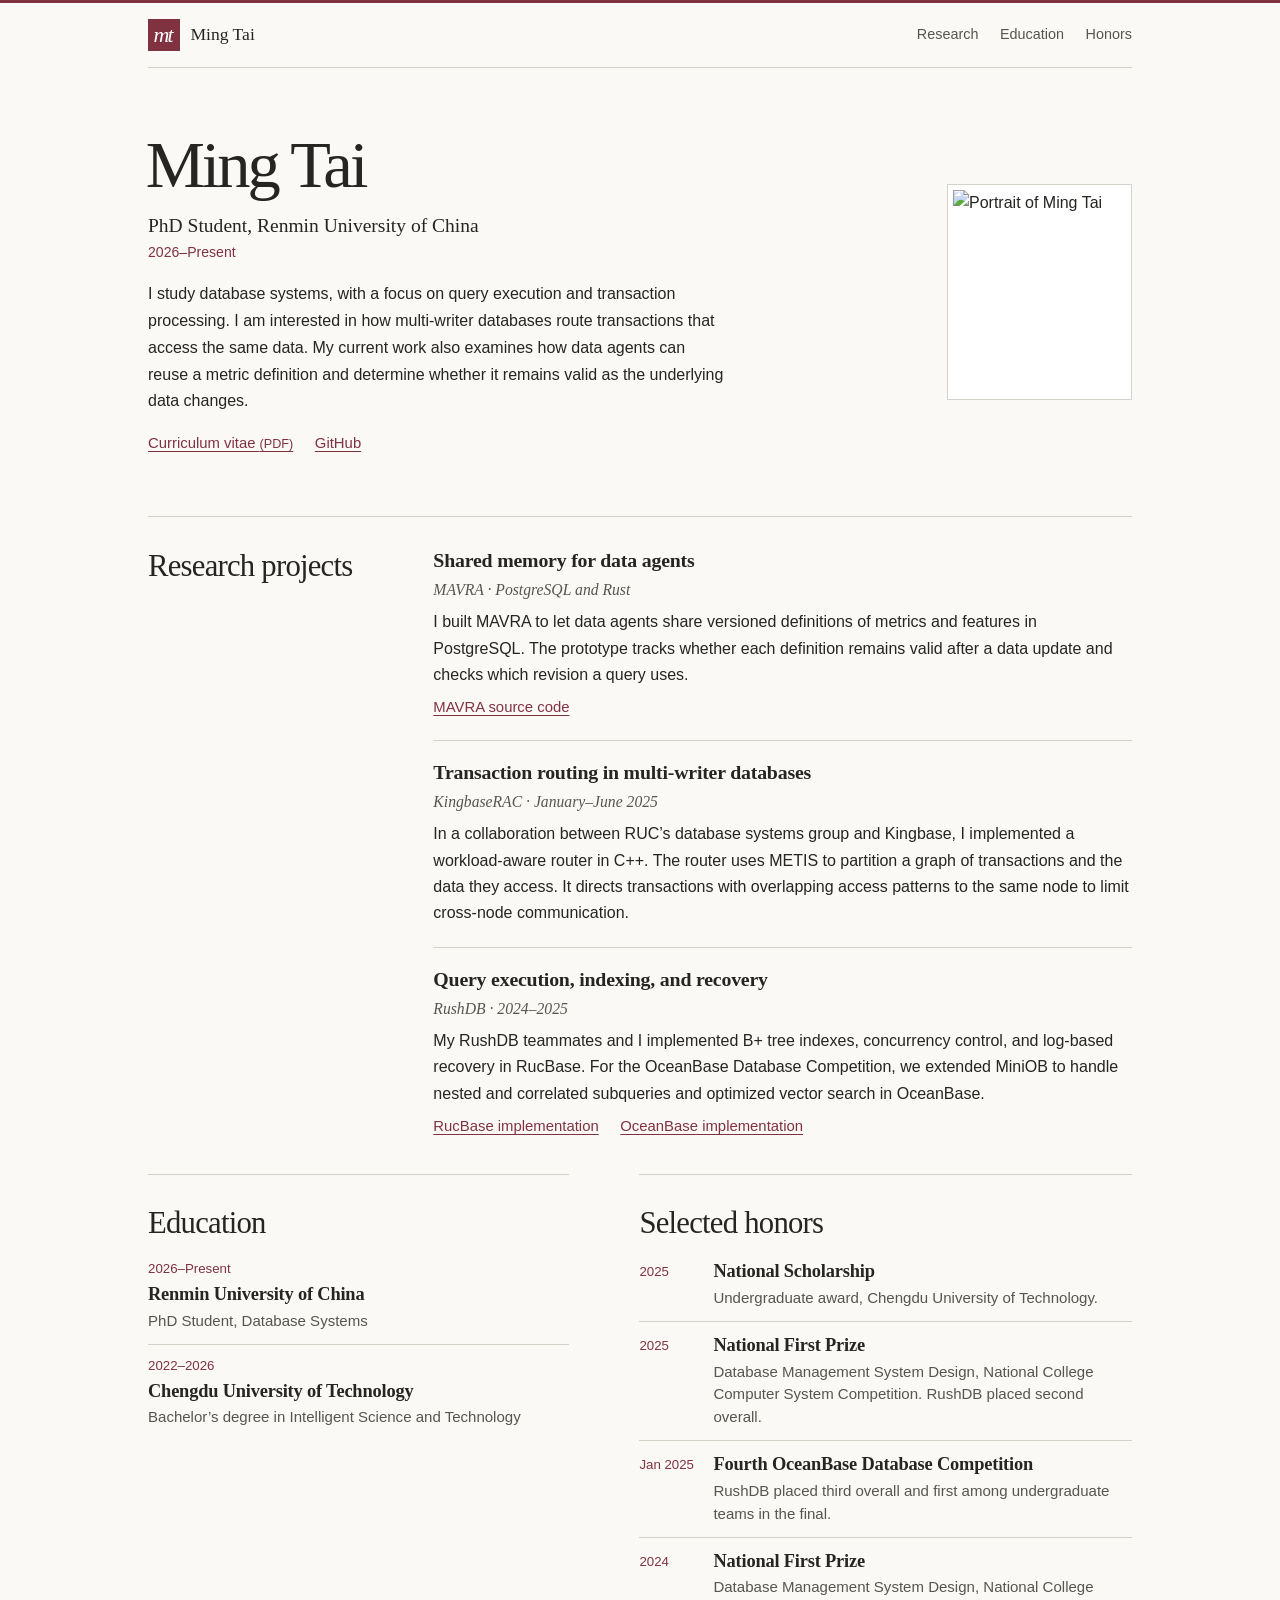
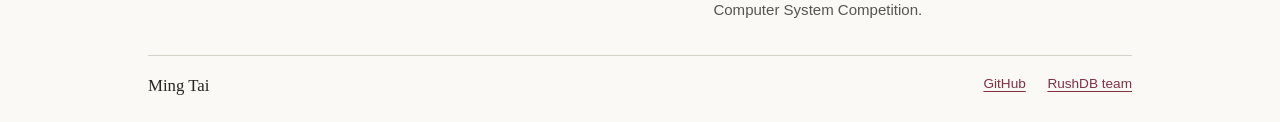
==== index.html @ edb7fe78 "Publish English academic profile and CV with doctoral studies from 2026" ====
<!doctype html>
<html lang="en">
<head>
  <meta charset="utf-8">
  <meta name="viewport" content="width=device-width, initial-scale=1">
  <title>Ming Tai | Database Systems | Renmin University of China</title>
  <meta name="description" content="Ming Tai is a PhD student at Renmin University of China (2026–Present). His research interests include transaction processing, query execution, and database support for data agents.">
  <meta name="theme-color" content="#faf9f6">
  <meta property="og:type" content="profile">
  <meta property="og:title" content="Ming Tai | Database Systems | Renmin University of China">
  <meta property="og:description" content="PhD Student at Renmin University of China (2026–Present). Research projects, education, honors, and curriculum vitae.">
  <meta property="og:url" content="https://mmmttt000045.github.io/">
  <link rel="canonical" href="https://mmmttt000045.github.io/">
  <link rel="icon" href="./assets/monogram.svg" type="image/svg+xml">
  <link rel="stylesheet" href="./assets/site.css">
</head>
<body>
  <a class="skip" href="#main">Skip to content</a>
  <header class="masthead">
    <div class="shell">
      <div class="bar">
        <a class="brand" href="./" aria-label="Ming Tai, home">
          <span class="monogram" aria-hidden="true">mt</span><span class="brand-name">Ming Tai</span>
        </a>
        <nav class="navigation" aria-label="Main navigation">
          <a href="#projects">Research</a>
          <a href="#education">Education</a>
          <a href="#honors">Honors</a>
        </nav>
      </div>
    </div>
  </header>
  <main id="main" class="shell">
    <section class="hero" aria-labelledby="name">
      <div class="intro">
        <div class="identity">
          <h1 id="name">Ming Tai</h1>
          <p class="affiliation">PhD Student, Renmin University of China</p>
          <p class="profile-period">2026–Present</p>
        </div>
        <p class="bio">I study database systems, with a focus on query execution and transaction processing. I am interested in how multi-writer databases route transactions that access the same data. My current work also examines how data agents can reuse a metric definition and determine whether it remains valid as the underlying data changes.</p>
        <nav class="actions" aria-label="Profile resources">
          <a href="./assets/ming-tai-undergraduate-cv.pdf" download>Curriculum vitae <span class="file-type">(PDF)</span></a>
          <a href="https://github.com/mmmttt000045">GitHub</a>
        </nav>
      </div>
      <figure class="portrait">
        <img src="./assets/ming-tai.png" width="250" height="296" alt="Portrait of Ming Tai">
      </figure>
    </section>

    <section class="section project-section" id="projects" aria-labelledby="research-title">
      <h2 id="research-title">Research projects</h2>
      <div class="project-list">
        <article class="project">
          <h3>Shared memory for data agents</h3>
          <p class="project-label">MAVRA · PostgreSQL and Rust</p>
          <p>I built MAVRA to let data agents share versioned definitions of metrics and features in PostgreSQL. The prototype tracks whether each definition remains valid after a data update and checks which revision a query uses.</p>
          <div class="resource-links"><a href="https://github.com/mmmttt000045/agent4db-adapter">MAVRA source code</a></div>
        </article>
        <article class="project">
          <h3>Transaction routing in multi-writer databases</h3>
          <p class="project-label">KingbaseRAC · January–June 2025</p>
          <p>In a collaboration between RUC’s database systems group and Kingbase, I implemented a workload-aware router in C++. The router uses METIS to partition a graph of transactions and the data they access. It directs transactions with overlapping access patterns to the same node to limit cross-node communication.</p>
        </article>
        <article class="project">
          <h3>Query execution, indexing, and recovery</h3>
          <p class="project-label">RushDB · 2024–2025</p>
          <p>My RushDB teammates and I implemented B+ tree indexes, concurrency control, and log-based recovery in RucBase. For the OceanBase Database Competition, we extended MiniOB to handle nested and correlated subqueries and optimized vector search in OceanBase.</p>
          <div class="resource-links">
            <a href="https://github.com/RushDB-Lab/CSCC-DB-Rucbase-2024">RucBase implementation</a>
            <a href="https://github.com/RushDB-Lab/oceanbase">OceanBase implementation</a>
          </div>
        </article>
      </div>
    </section>

    <div class="record-grid">
      <section class="section record" id="education" aria-labelledby="education-title">
        <h2 id="education-title">Education</h2>
        <ul class="record-list">
          <li>
            <span class="period">2026–Present</span>
            <h3>Renmin University of China</h3>
            <p>PhD Student, Database Systems</p>
          </li>
          <li>
            <span class="period">2022–2026</span>
            <h3>Chengdu University of Technology</h3>
            <p>Bachelor’s degree in Intelligent Science and Technology</p>
          </li>
        </ul>
      </section>
      <section class="section record" id="honors" aria-labelledby="honors-title">
        <h2 id="honors-title">Selected honors</h2>
        <ul class="record-list honors">
          <li>
            <span class="period">2025</span>
            <div>
              <h3>National Scholarship</h3>
              <p>Undergraduate award, Chengdu University of Technology.</p>
            </div>
          </li>
          <li>
            <span class="period">2025</span>
            <div>
              <h3>National First Prize</h3>
              <p>Database Management System Design, National College Computer System Competition. RushDB placed second overall.</p>
            </div>
          </li>
          <li>
            <span class="period">Jan 2025</span>
            <div>
              <h3>Fourth OceanBase Database Competition</h3>
              <p>RushDB placed third overall and first among undergraduate teams in the final.</p>
            </div>
          </li>
          <li>
            <span class="period">2024</span>
            <div>
              <h3>National First Prize</h3>
              <p>Database Management System Design, National College Computer System Competition.</p>
            </div>
          </li>
        </ul>
      </section>
    </div>
  </main>
  <div class="shell">
    <footer class="footer">
      <span class="footer-name">Ming Tai</span>
      <nav aria-label="Additional resources">
        <a href="https://github.com/mmmttt000045">GitHub</a>
        <a href="https://rushdb-lab.github.io/">RushDB team</a>
      </nav>
    </footer>
  </div>
</body>
</html>
---- assets/site.css ----
:root {
  color-scheme: light;
  --paper: #faf9f6;
  --ink: #262521;
  --muted: #565650;
  --wine: #803241;
  --line: #d5d2c9;
  --serif: Georgia, "Times New Roman", serif;
  --sans: -apple-system, BlinkMacSystemFont, "Segoe UI", Arial, sans-serif;
}
* { box-sizing: border-box; }
html { scroll-padding-top: 1.5rem; }
body { margin: 0; background: var(--paper); color: var(--ink); font: 1rem/1.65 var(--sans); }
a { color: var(--wine); text-decoration-thickness: 1px; text-underline-offset: .21em; }
a:hover { text-decoration-thickness: 2px; }
a:focus-visible { outline: 2px solid var(--wine); outline-offset: 4px; }
img { display: block; max-width: 100%; }
h1, h2, h3, p, figure, ul { margin: 0; }
ul { padding: 0; list-style: none; }
h1, h2, h3 { text-wrap: balance; font-family: var(--serif); }
.shell { max-width: 1120px; margin-inline: auto; padding-inline: clamp(22px, 5.5vw, 68px); }
.skip { position: absolute; top: -5rem; z-index: 2; padding: .5rem 1rem; background: white; }
.skip:focus { top: .5rem; left: .5rem; }
.masthead { border-top: 3px solid var(--wine); }
.bar { display: flex; align-items: center; justify-content: space-between; gap: 20px; padding-block: 16px; border-bottom: 1px solid var(--line); }
.brand { display: inline-flex; align-items: center; gap: .65rem; color: var(--ink); text-decoration: none; }
.monogram { display: grid; place-items: center; width: 32px; height: 32px; padding-right: 3px; color: white; background: var(--wine); font: italic 22px/1 var(--serif); letter-spacing: -2px; }
.brand-name { font: 1.1rem/1.1 var(--serif); }
.navigation, .actions, .resource-links, .footer nav { display: flex; flex-wrap: wrap; align-items: baseline; gap: .45rem 1.35rem; }
.navigation a { color: var(--muted); font-size: .9rem; text-decoration: none; }
.navigation a:hover { color: var(--wine); text-decoration: underline; }

.hero { display: grid; grid-template-columns: minmax(0, 1fr) auto; align-items: center; gap: clamp(36px, 6vw, 90px); padding-block: clamp(38px, 4.8vw, 60px); }
h1 { margin-left: -.035em; font-size: clamp(3.2rem, 5.2vw, 4.35rem); line-height: 1.12; font-weight: 500; letter-spacing: -.045em; }
.affiliation { margin-top: 9px; font: 1.22rem/1.4 var(--serif); }
.profile-period, .period { color: var(--wine); font-variant-numeric: tabular-nums; line-height: 1.5; }
.profile-period { margin-top: 3px; font-size: .88rem; }
.bio { margin-top: 18px; max-width: 65ch; line-height: 1.68; }
.actions { margin-top: 16px; }
.actions a, .resource-links a { font-size: .93rem; }
.file-type { font-size: .85em; }
.portrait { width: clamp(150px, 17vw, 185px); background: white; border: 1px solid var(--line); padding: 5px; }
.portrait img { width: 100%; height: auto; }

.section, .footer { border-top: 1px solid var(--line); }
.project-section { display: grid; grid-template-columns: minmax(150px, .62fr) minmax(0, 1.85fr); gap: clamp(26px, 4vw, 58px); padding-block: 30px 35px; }
h2 { font-size: clamp(1.5rem, 2.6vw, 1.92rem); line-height: 1.25; font-weight: 500; letter-spacing: -.025em; }
h3 { font-size: 1.15rem; line-height: 1.4; font-weight: 600; letter-spacing: -.01em; }
.project + .project { margin-top: 20px; padding-top: 18px; border-top: 1px solid var(--line); }
.project h3 { font-size: 1.24rem; }
.project-label { margin-block: 3px 8px; color: var(--muted); font: italic .98rem/1.5 var(--serif); }
.resource-links { margin-top: 7px; }
.record-grid { display: grid; grid-template-columns: minmax(0, 1fr) minmax(0, 1.17fr); gap: clamp(32px, 5.5vw, 78px); }
.record { padding-block: 29px 33px; }
.record-list { margin-top: 17px; }
.record-list li + li { margin-top: 11px; padding-top: 11px; border-top: 1px solid var(--line); }
.period { display: block; margin-bottom: 3px; font-size: .83rem; }
.record-list p { margin-top: 2px; font-size: .94rem; line-height: 1.52; color: var(--muted); }
.honors li { display: grid; grid-template-columns: 64px minmax(0, 1fr); gap: 10px; }
.honors .period { padding-top: 3px; }
.footer { display: flex; justify-content: space-between; flex-wrap: wrap; gap: 12px 24px; padding-block: 17px 24px; }
.footer-name { font: 1.05rem/1.5 var(--serif); }
.footer a { font-size: .85rem; }
@media (max-width: 680px) {
  .bar { padding-block: 13px; }
  .hero { grid-template-columns: minmax(0, 1fr) clamp(78px, 20vw, 120px); gap: 0 16px; padding-block: 30px; }
  .intro { display: contents; }
  .identity { grid-column: 1; grid-row: 1; }
  .portrait { grid-column: 2; grid-row: 1; width: auto; padding: 3px; }
  .bio, .actions { grid-column: 1 / -1; }
  h1 { font-size: clamp(2.55rem, 7.6vw, 3.5rem); }
  .affiliation { font-size: 1.05rem; margin-top: 6px; }
  .project-section { display: block; padding-block: 24px 27px; }
  .project-list, .record-list { margin-top: 16px; }
  .record-grid { display: block; }
  .record { padding-block: 23px 27px; }
}
@media (max-width: 400px) {
  .brand-name { display: none; }
  .navigation { gap: 11px; }
}
@media print {
  body { font-size: 10pt; background: white; }
  .shell { max-width: none; padding-inline: 0; }
  .masthead, .actions, .footer { display: none; }
  .hero, .record, .project-section { padding-block: 12pt; }
  .portrait { width: 80pt; }
  .project, .record-list li { break-inside: avoid; }
}
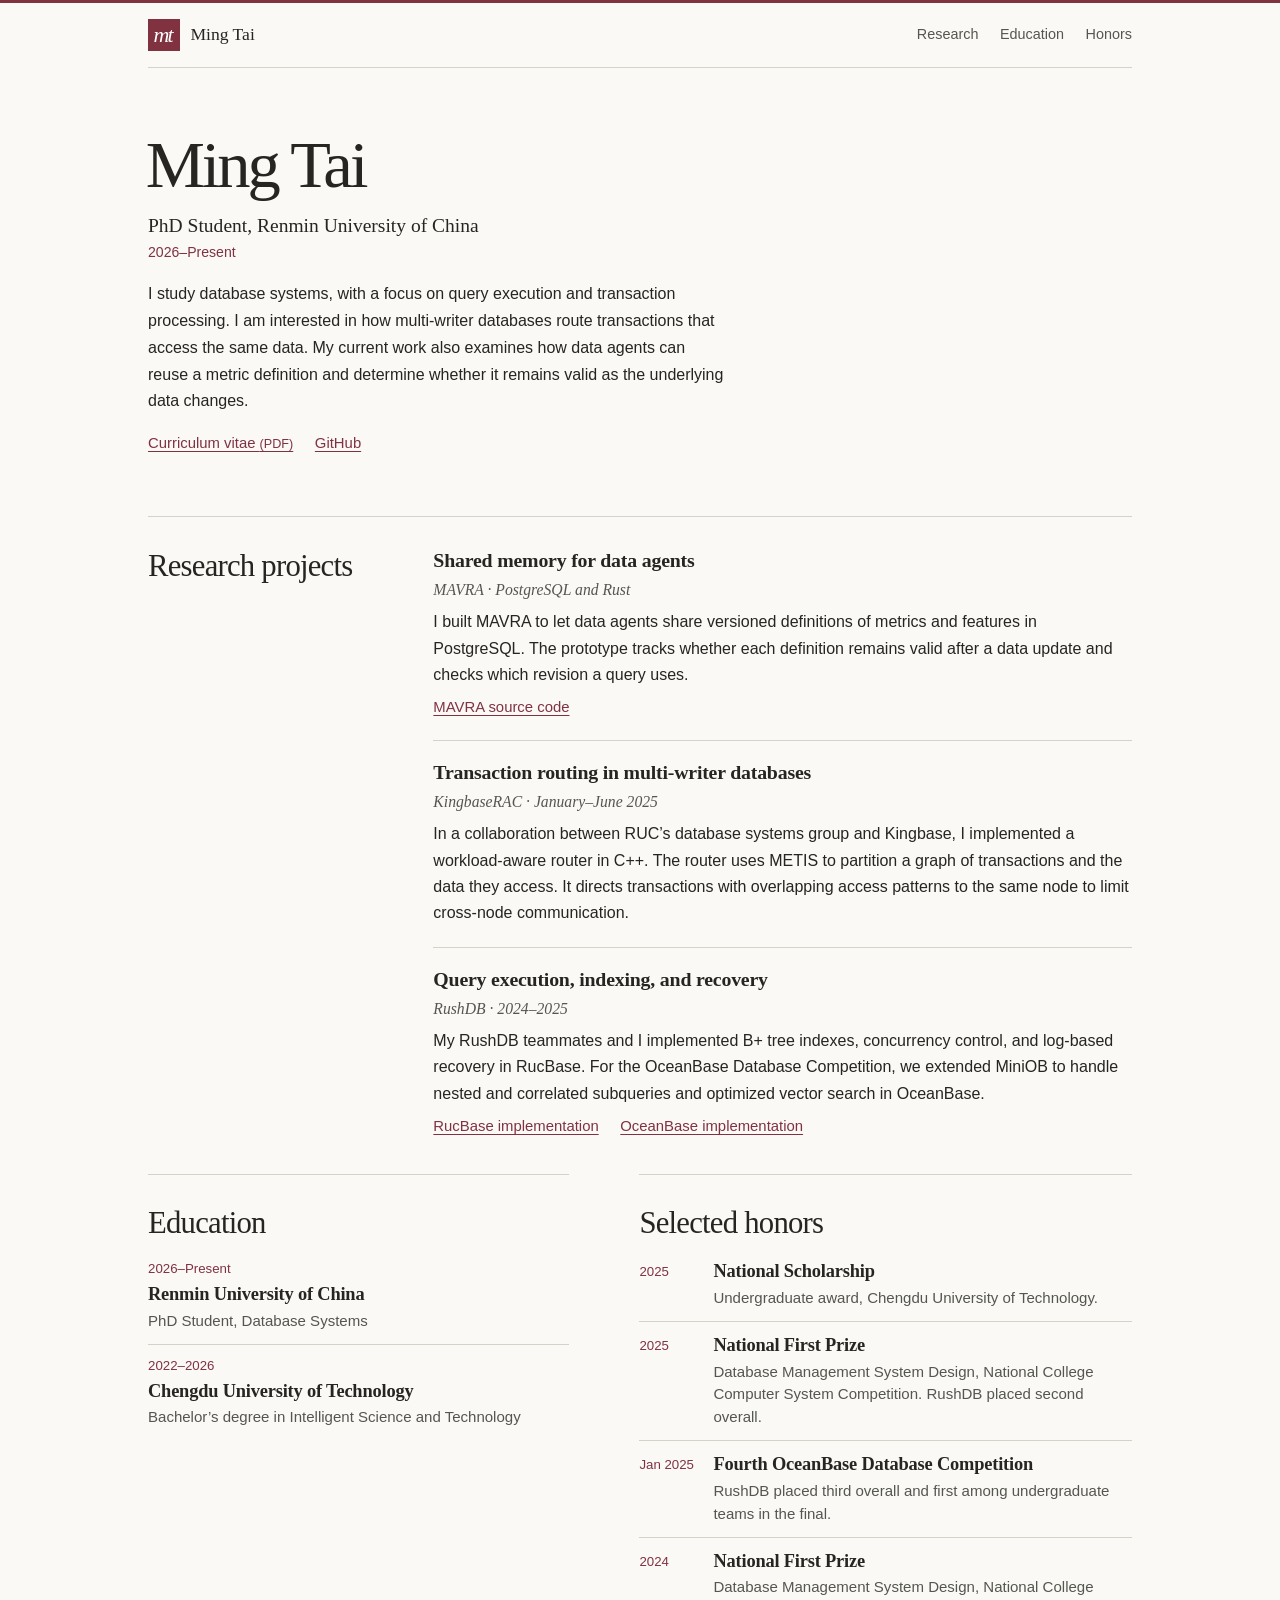
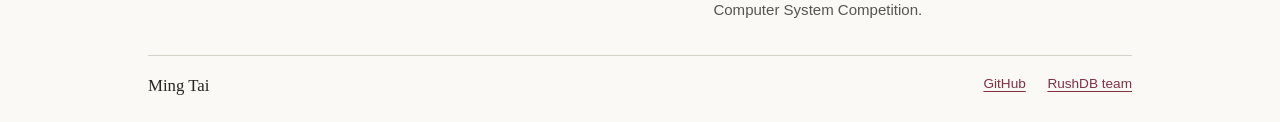
==== commit f6130d8d: "Remove the profile photograph from the academic website" ====
--- a/index.html
+++ b/index.html
@@ -32,21 +32,14 @@
   </header>
   <main id="main" class="shell">
     <section class="hero" aria-labelledby="name">
-      <div class="intro">
-        <div class="identity">
-          <h1 id="name">Ming Tai</h1>
-          <p class="affiliation">PhD Student, Renmin University of China</p>
-          <p class="profile-period">2026–Present</p>
-        </div>
-        <p class="bio">I study database systems, with a focus on query execution and transaction processing. I am interested in how multi-writer databases route transactions that access the same data. My current work also examines how data agents can reuse a metric definition and determine whether it remains valid as the underlying data changes.</p>
-        <nav class="actions" aria-label="Profile resources">
-          <a href="./assets/ming-tai-undergraduate-cv.pdf" download>Curriculum vitae <span class="file-type">(PDF)</span></a>
-          <a href="https://github.com/mmmttt000045">GitHub</a>
-        </nav>
-      </div>
-      <figure class="portrait">
-        <img src="./assets/ming-tai.png" width="250" height="296" alt="Portrait of Ming Tai">
-      </figure>
+      <h1 id="name">Ming Tai</h1>
+      <p class="affiliation">PhD Student, Renmin University of China</p>
+      <p class="profile-period">2026–Present</p>
+      <p class="bio">I study database systems, with a focus on query execution and transaction processing. I am interested in how multi-writer databases route transactions that access the same data. My current work also examines how data agents can reuse a metric definition and determine whether it remains valid as the underlying data changes.</p>
+      <nav class="actions" aria-label="Profile resources">
+        <a href="./assets/ming-tai-undergraduate-cv.pdf" download>Curriculum vitae <span class="file-type">(PDF)</span></a>
+        <a href="https://github.com/mmmttt000045">GitHub</a>
+      </nav>
     </section>
 
     <section class="section project-section" id="projects" aria-labelledby="research-title">
--- a/assets/site.css
+++ b/assets/site.css
@@ -14,8 +14,7 @@
 a { color: var(--wine); text-decoration-thickness: 1px; text-underline-offset: .21em; }
 a:hover { text-decoration-thickness: 2px; }
 a:focus-visible { outline: 2px solid var(--wine); outline-offset: 4px; }
-img { display: block; max-width: 100%; }
-h1, h2, h3, p, figure, ul { margin: 0; }
+h1, h2, h3, p, ul { margin: 0; }
 ul { padding: 0; list-style: none; }
 h1, h2, h3 { text-wrap: balance; font-family: var(--serif); }
 .shell { max-width: 1120px; margin-inline: auto; padding-inline: clamp(22px, 5.5vw, 68px); }
@@ -30,7 +29,7 @@
 .navigation a { color: var(--muted); font-size: .9rem; text-decoration: none; }
 .navigation a:hover { color: var(--wine); text-decoration: underline; }
 
-.hero { display: grid; grid-template-columns: minmax(0, 1fr) auto; align-items: center; gap: clamp(36px, 6vw, 90px); padding-block: clamp(38px, 4.8vw, 60px); }
+.hero { padding-block: clamp(38px, 4.8vw, 60px); }
 h1 { margin-left: -.035em; font-size: clamp(3.2rem, 5.2vw, 4.35rem); line-height: 1.12; font-weight: 500; letter-spacing: -.045em; }
 .affiliation { margin-top: 9px; font: 1.22rem/1.4 var(--serif); }
 .profile-period, .period { color: var(--wine); font-variant-numeric: tabular-nums; line-height: 1.5; }
@@ -39,8 +38,6 @@
 .actions { margin-top: 16px; }
 .actions a, .resource-links a { font-size: .93rem; }
 .file-type { font-size: .85em; }
-.portrait { width: clamp(150px, 17vw, 185px); background: white; border: 1px solid var(--line); padding: 5px; }
-.portrait img { width: 100%; height: auto; }
 
 .section, .footer { border-top: 1px solid var(--line); }
 .project-section { display: grid; grid-template-columns: minmax(150px, .62fr) minmax(0, 1.85fr); gap: clamp(26px, 4vw, 58px); padding-block: 30px 35px; }
@@ -63,11 +60,7 @@
 .footer a { font-size: .85rem; }
 @media (max-width: 680px) {
   .bar { padding-block: 13px; }
-  .hero { grid-template-columns: minmax(0, 1fr) clamp(78px, 20vw, 120px); gap: 0 16px; padding-block: 30px; }
-  .intro { display: contents; }
-  .identity { grid-column: 1; grid-row: 1; }
-  .portrait { grid-column: 2; grid-row: 1; width: auto; padding: 3px; }
-  .bio, .actions { grid-column: 1 / -1; }
+  .hero { padding-block: 30px; }
   h1 { font-size: clamp(2.55rem, 7.6vw, 3.5rem); }
   .affiliation { font-size: 1.05rem; margin-top: 6px; }
   .project-section { display: block; padding-block: 24px 27px; }
@@ -84,6 +77,5 @@
   .shell { max-width: none; padding-inline: 0; }
   .masthead, .actions, .footer { display: none; }
   .hero, .record, .project-section { padding-block: 12pt; }
-  .portrait { width: 80pt; }
   .project, .record-list li { break-inside: avoid; }
 }
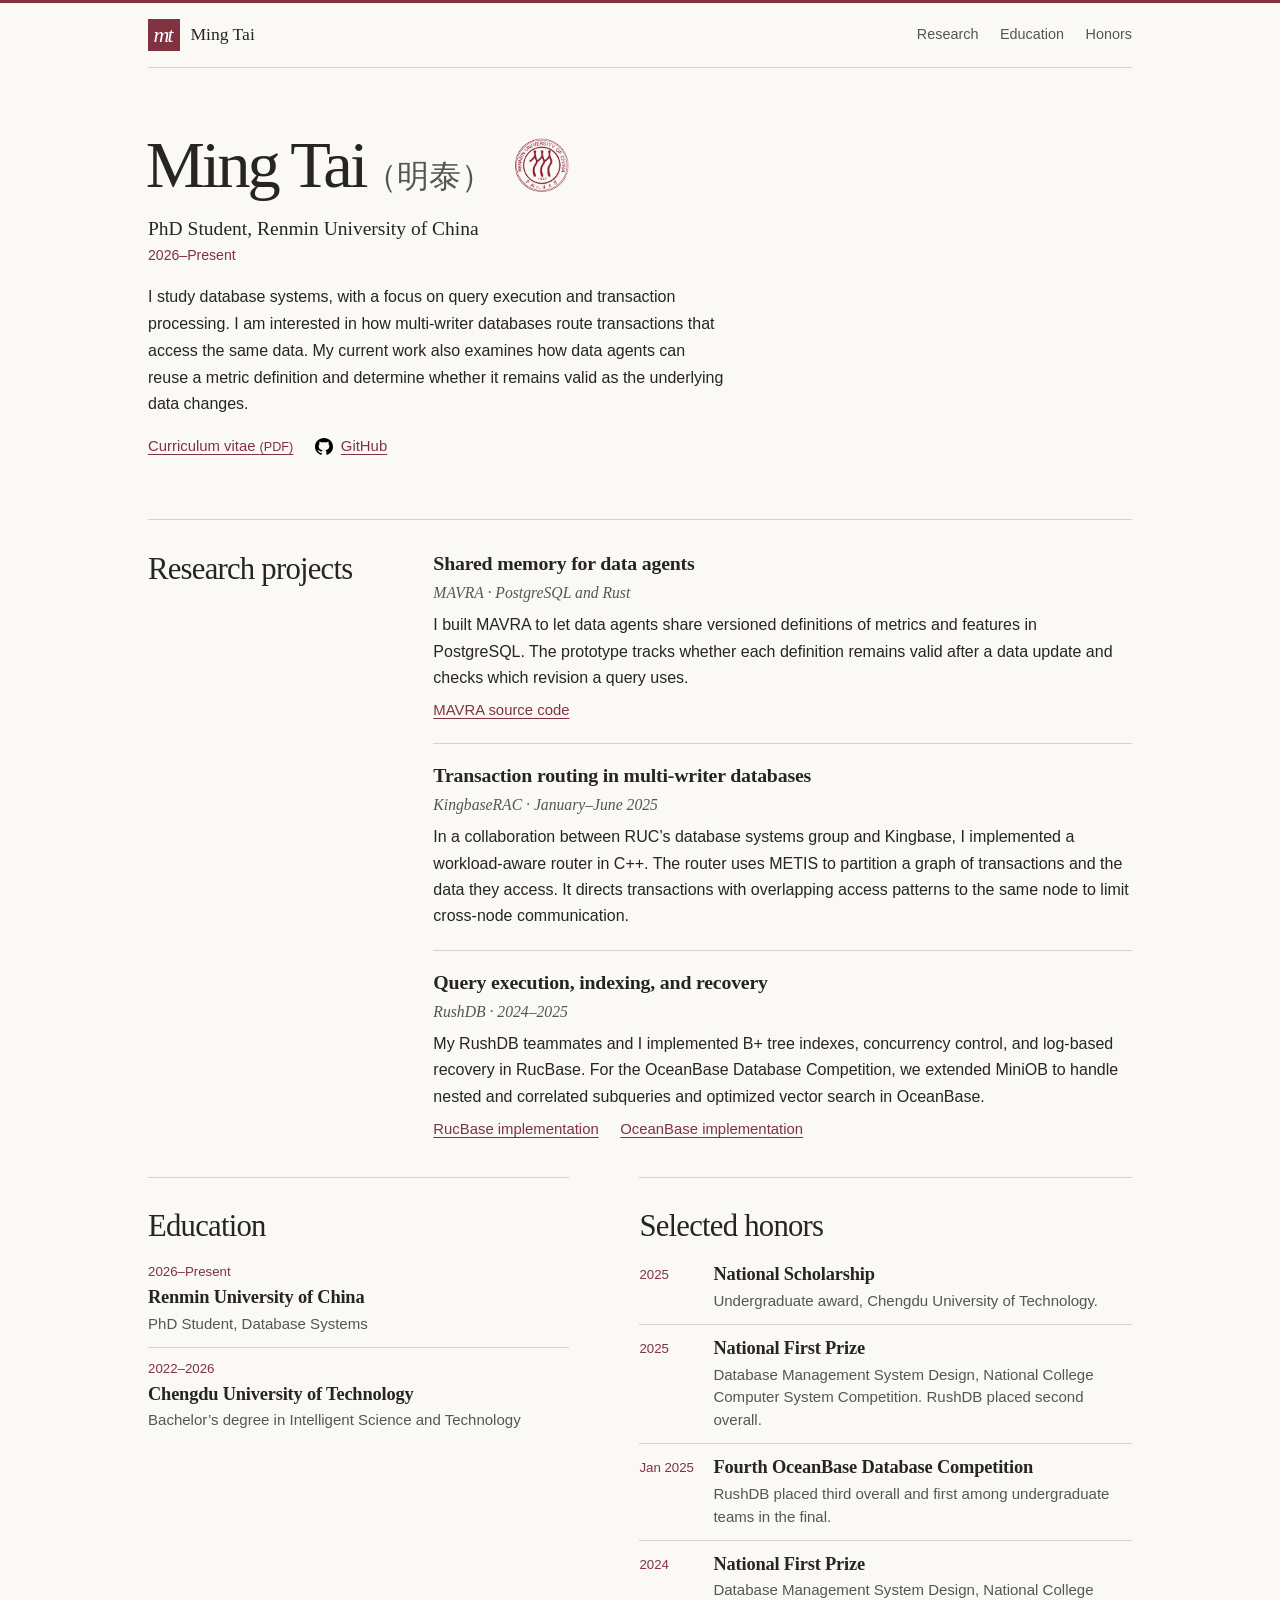
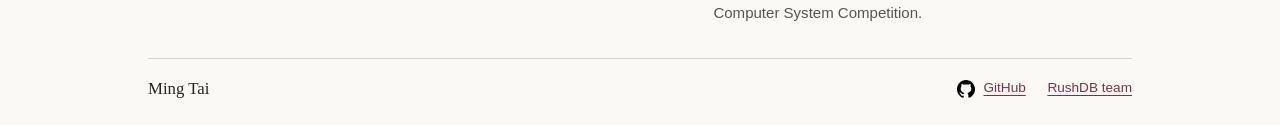
==== commit 99e015eb: "Add RUC emblem and GitHub profile icons" ====
--- a/index.html
+++ b/index.html
@@ -3,11 +3,11 @@
 <head>
   <meta charset="utf-8">
   <meta name="viewport" content="width=device-width, initial-scale=1">
-  <title>Ming Tai | Database Systems | Renmin University of China</title>
+  <title>Ming Tai（明泰） | Database Systems | Renmin University of China</title>
   <meta name="description" content="Ming Tai is a PhD student at Renmin University of China (2026–Present). His research interests include transaction processing, query execution, and database support for data agents.">
   <meta name="theme-color" content="#faf9f6">
   <meta property="og:type" content="profile">
-  <meta property="og:title" content="Ming Tai | Database Systems | Renmin University of China">
+  <meta property="og:title" content="Ming Tai（明泰） | Database Systems | Renmin University of China">
   <meta property="og:description" content="PhD Student at Renmin University of China (2026–Present). Research projects, education, honors, and curriculum vitae.">
   <meta property="og:url" content="https://mmmttt000045.github.io/">
   <link rel="canonical" href="https://mmmttt000045.github.io/">
@@ -32,13 +32,20 @@
   </header>
   <main id="main" class="shell">
     <section class="hero" aria-labelledby="name">
-      <h1 id="name">Ming Tai</h1>
+      <div class="profile-heading">
+        <h1 id="name">Ming Tai<span class="native-name" lang="zh-CN">（明泰）</span></h1>
+        <a class="university-link" href="https://en.ruc.edu.cn/">
+          <img src="./assets/ruc-emblem.png" width="156" height="156" alt="Renmin University of China">
+        </a>
+      </div>
       <p class="affiliation">PhD Student, Renmin University of China</p>
       <p class="profile-period">2026–Present</p>
       <p class="bio">I study database systems, with a focus on query execution and transaction processing. I am interested in how multi-writer databases route transactions that access the same data. My current work also examines how data agents can reuse a metric definition and determine whether it remains valid as the underlying data changes.</p>
       <nav class="actions" aria-label="Profile resources">
         <a href="./assets/ming-tai-undergraduate-cv.pdf" download>Curriculum vitae <span class="file-type">(PDF)</span></a>
-        <a href="https://github.com/mmmttt000045">GitHub</a>
+        <a class="github-profile" href="https://github.com/mmmttt000045">
+          <img src="./assets/github-invertocat.svg" width="98" height="96" alt=""><span>GitHub</span>
+        </a>
       </nav>
     </section>
 
@@ -123,7 +130,9 @@
     <footer class="footer">
       <span class="footer-name">Ming Tai</span>
       <nav aria-label="Additional resources">
-        <a href="https://github.com/mmmttt000045">GitHub</a>
+        <a class="github-profile" href="https://github.com/mmmttt000045">
+          <img src="./assets/github-invertocat.svg" width="98" height="96" alt=""><span>GitHub</span>
+        </a>
         <a href="https://rushdb-lab.github.io/">RushDB team</a>
       </nav>
     </footer>
--- a/assets/site.css
+++ b/assets/site.css
@@ -26,18 +26,25 @@
 .monogram { display: grid; place-items: center; width: 32px; height: 32px; padding-right: 3px; color: white; background: var(--wine); font: italic 22px/1 var(--serif); letter-spacing: -2px; }
 .brand-name { font: 1.1rem/1.1 var(--serif); }
 .navigation, .actions, .resource-links, .footer nav { display: flex; flex-wrap: wrap; align-items: baseline; gap: .45rem 1.35rem; }
+.actions, .footer nav { align-items: center; }
 .navigation a { color: var(--muted); font-size: .9rem; text-decoration: none; }
 .navigation a:hover { color: var(--wine); text-decoration: underline; }
 
 .hero { padding-block: clamp(38px, 4.8vw, 60px); }
+.profile-heading { display: flex; align-items: center; flex-wrap: wrap; gap: 12px clamp(14px, 1.8vw, 22px); }
 h1 { margin-left: -.035em; font-size: clamp(3.2rem, 5.2vw, 4.35rem); line-height: 1.12; font-weight: 500; letter-spacing: -.045em; }
-.affiliation { margin-top: 9px; font: 1.22rem/1.4 var(--serif); }
+.native-name { display: inline-block; color: var(--muted); font: 400 .48em/1.2 "Noto Serif SC", "Songti SC", SimSun, serif; letter-spacing: 0; }
+.university-link { display: block; flex: none; }
+.university-link img { display: block; width: clamp(38px, 5vw, 54px); height: auto; }
+.affiliation { margin-top: 12px; font: 1.22rem/1.4 var(--serif); }
 .profile-period, .period { color: var(--wine); font-variant-numeric: tabular-nums; line-height: 1.5; }
 .profile-period { margin-top: 3px; font-size: .88rem; }
 .bio { margin-top: 18px; max-width: 65ch; line-height: 1.68; }
 .actions { margin-top: 16px; }
 .actions a, .resource-links a { font-size: .93rem; }
 .file-type { font-size: .85em; }
+.github-profile { display: inline-flex; align-items: center; gap: .5rem; }
+.github-profile img { display: block; width: 18px; height: auto; }
 
 .section, .footer { border-top: 1px solid var(--line); }
 .project-section { display: grid; grid-template-columns: minmax(150px, .62fr) minmax(0, 1.85fr); gap: clamp(26px, 4vw, 58px); padding-block: 30px 35px; }
@@ -62,7 +69,7 @@
   .bar { padding-block: 13px; }
   .hero { padding-block: 30px; }
   h1 { font-size: clamp(2.55rem, 7.6vw, 3.5rem); }
-  .affiliation { font-size: 1.05rem; margin-top: 6px; }
+  .affiliation { font-size: 1.05rem; }
   .project-section { display: block; padding-block: 24px 27px; }
   .project-list, .record-list { margin-top: 16px; }
   .record-grid { display: block; }
@@ -71,6 +78,7 @@
 @media (max-width: 400px) {
   .brand-name { display: none; }
   .navigation { gap: 11px; }
+  h1 { font-size: clamp(2.1rem, 10vw, 2.5rem); }
 }
 @media print {
   body { font-size: 10pt; background: white; }
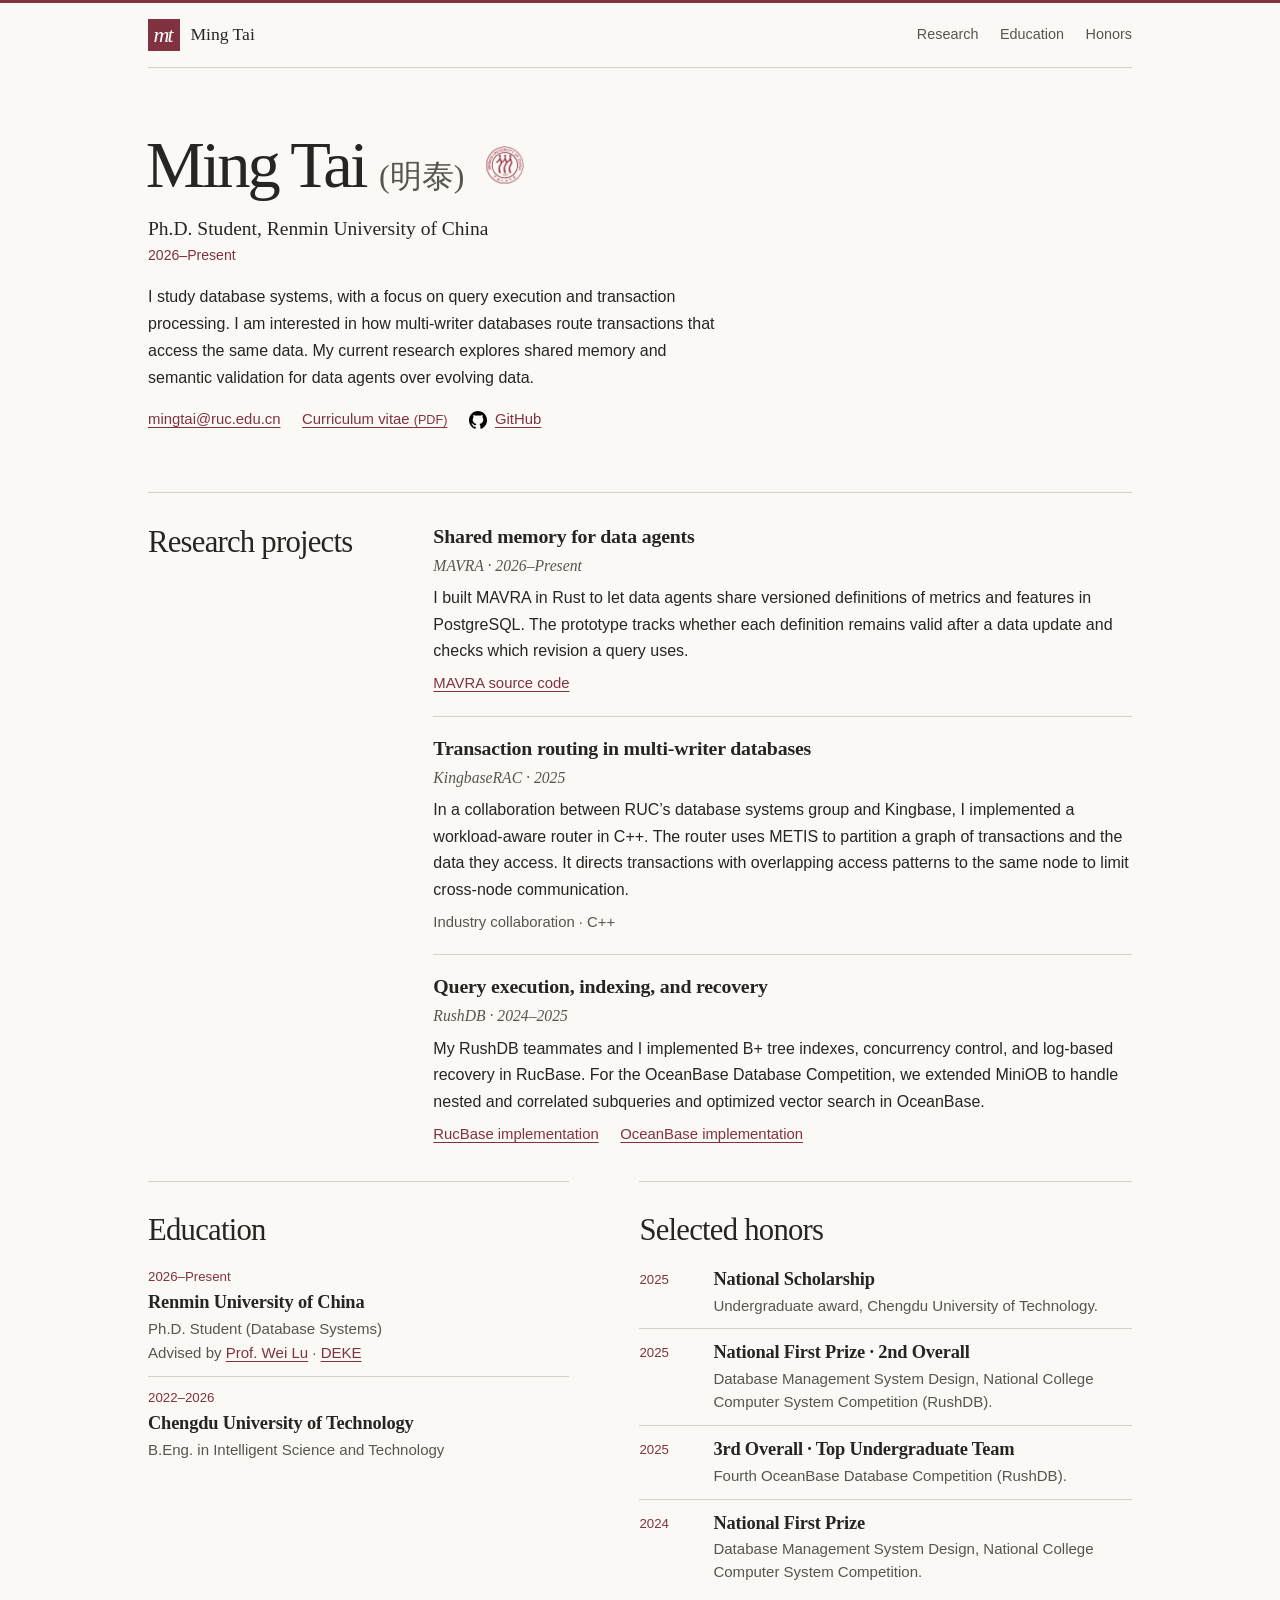
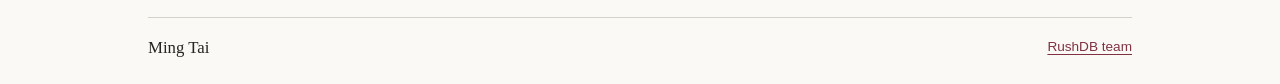
==== commit 53a39928: "Refine academic profile wording and contact links" ====
--- a/index.html
+++ b/index.html
@@ -3,12 +3,12 @@
 <head>
   <meta charset="utf-8">
   <meta name="viewport" content="width=device-width, initial-scale=1">
-  <title>Ming Tai（明泰） | Database Systems | Renmin University of China</title>
-  <meta name="description" content="Ming Tai is a PhD student at Renmin University of China (2026–Present). His research interests include transaction processing, query execution, and database support for data agents.">
+  <title>Ming Tai (明泰) | Database Systems | Renmin University of China</title>
+  <meta name="description" content="Ming Tai is a Ph.D. student at Renmin University of China (2026–Present). His research interests include transaction processing, query execution, and database support for data agents.">
   <meta name="theme-color" content="#faf9f6">
   <meta property="og:type" content="profile">
-  <meta property="og:title" content="Ming Tai（明泰） | Database Systems | Renmin University of China">
-  <meta property="og:description" content="PhD Student at Renmin University of China (2026–Present). Research projects, education, honors, and curriculum vitae.">
+  <meta property="og:title" content="Ming Tai (明泰) | Database Systems | Renmin University of China">
+  <meta property="og:description" content="Ph.D. Student at Renmin University of China (2026–Present). Research projects, education, honors, and curriculum vitae.">
   <meta property="og:url" content="https://mmmttt000045.github.io/">
   <link rel="canonical" href="https://mmmttt000045.github.io/">
   <link rel="icon" href="./assets/monogram.svg" type="image/svg+xml">
@@ -33,16 +33,17 @@
   <main id="main" class="shell">
     <section class="hero" aria-labelledby="name">
       <div class="profile-heading">
-        <h1 id="name">Ming Tai<span class="native-name" lang="zh-CN">（明泰）</span></h1>
+        <h1 id="name">Ming Tai <span class="native-name" lang="zh-CN">(明泰)</span></h1>
         <a class="university-link" href="https://en.ruc.edu.cn/">
           <img src="./assets/ruc-emblem.png" width="156" height="156" alt="Renmin University of China">
         </a>
       </div>
-      <p class="affiliation">PhD Student, Renmin University of China</p>
+      <p class="affiliation">Ph.D. Student, Renmin University of China</p>
       <p class="profile-period">2026–Present</p>
-      <p class="bio">I study database systems, with a focus on query execution and transaction processing. I am interested in how multi-writer databases route transactions that access the same data. My current work also examines how data agents can reuse a metric definition and determine whether it remains valid as the underlying data changes.</p>
+      <p class="bio">I study database systems, with a focus on query execution and transaction processing. I am interested in how multi-writer databases route transactions that access the same data. My current research explores shared memory and semantic validation for data agents over evolving data.</p>
       <nav class="actions" aria-label="Profile resources">
-        <a href="./assets/ming-tai-undergraduate-cv.pdf" download>Curriculum vitae <span class="file-type">(PDF)</span></a>
+        <a href="mailto:mingtai@ruc.edu.cn">mingtai@ruc.edu.cn</a>
+        <a href="./assets/Ming-Tai-CV.pdf" target="_blank" rel="noopener">Curriculum vitae <span class="file-type">(PDF)</span><span class="visually-hidden">, opens in a new tab</span></a>
         <a class="github-profile" href="https://github.com/mmmttt000045">
           <img src="./assets/github-invertocat.svg" width="98" height="96" alt=""><span>GitHub</span>
         </a>
@@ -54,14 +55,15 @@
       <div class="project-list">
         <article class="project">
           <h3>Shared memory for data agents</h3>
-          <p class="project-label">MAVRA · PostgreSQL and Rust</p>
-          <p>I built MAVRA to let data agents share versioned definitions of metrics and features in PostgreSQL. The prototype tracks whether each definition remains valid after a data update and checks which revision a query uses.</p>
+          <p class="project-label">MAVRA · 2026–Present</p>
+          <p>I built MAVRA in Rust to let data agents share versioned definitions of metrics and features in PostgreSQL. The prototype tracks whether each definition remains valid after a data update and checks which revision a query uses.</p>
           <div class="resource-links"><a href="https://github.com/mmmttt000045/agent4db-adapter">MAVRA source code</a></div>
         </article>
         <article class="project">
           <h3>Transaction routing in multi-writer databases</h3>
-          <p class="project-label">KingbaseRAC · January–June 2025</p>
+          <p class="project-label">KingbaseRAC · 2025</p>
           <p>In a collaboration between RUC’s database systems group and Kingbase, I implemented a workload-aware router in C++. The router uses METIS to partition a graph of transactions and the data they access. It directs transactions with overlapping access patterns to the same node to limit cross-node communication.</p>
+          <div class="resource-links"><span class="project-note">Industry collaboration · C++</span></div>
         </article>
         <article class="project">
           <h3>Query execution, indexing, and recovery</h3>
@@ -82,12 +84,13 @@
           <li>
             <span class="period">2026–Present</span>
             <h3>Renmin University of China</h3>
-            <p>PhD Student, Database Systems</p>
+            <p>Ph.D. Student (Database Systems)</p>
+            <p>Advised by <a href="https://deke.ruc.edu.cn/kytd/zzry/96cb94af916145319b459be6c94acd2c.htm">Prof. Wei Lu</a> · <a href="https://deke.ruc.edu.cn/" title="Key Laboratory of Data Engineering and Knowledge Engineering (MOE)" aria-label="DEKE, Key Laboratory of Data Engineering and Knowledge Engineering (MOE)">DEKE</a></p>
           </li>
           <li>
             <span class="period">2022–2026</span>
             <h3>Chengdu University of Technology</h3>
-            <p>Bachelor’s degree in Intelligent Science and Technology</p>
+            <p>B.Eng. in Intelligent Science and Technology</p>
           </li>
         </ul>
       </section>
@@ -104,15 +107,15 @@
           <li>
             <span class="period">2025</span>
             <div>
-              <h3>National First Prize</h3>
-              <p>Database Management System Design, National College Computer System Competition. RushDB placed second overall.</p>
+              <h3>National First Prize · 2nd Overall</h3>
+              <p>Database Management System Design, National College Computer System Competition (RushDB).</p>
             </div>
           </li>
           <li>
-            <span class="period">Jan 2025</span>
+            <span class="period">2025</span>
             <div>
-              <h3>Fourth OceanBase Database Competition</h3>
-              <p>RushDB placed third overall and first among undergraduate teams in the final.</p>
+              <h3>3rd Overall · Top Undergraduate Team</h3>
+              <p>Fourth OceanBase Database Competition (RushDB).</p>
             </div>
           </li>
           <li>
@@ -130,9 +133,6 @@
     <footer class="footer">
       <span class="footer-name">Ming Tai</span>
       <nav aria-label="Additional resources">
-        <a class="github-profile" href="https://github.com/mmmttt000045">
-          <img src="./assets/github-invertocat.svg" width="98" height="96" alt=""><span>GitHub</span>
-        </a>
         <a href="https://rushdb-lab.github.io/">RushDB team</a>
       </nav>
     </footer>
--- a/assets/site.css
+++ b/assets/site.css
@@ -20,6 +20,7 @@
 .shell { max-width: 1120px; margin-inline: auto; padding-inline: clamp(22px, 5.5vw, 68px); }
 .skip { position: absolute; top: -5rem; z-index: 2; padding: .5rem 1rem; background: white; }
 .skip:focus { top: .5rem; left: .5rem; }
+.visually-hidden { position: absolute; width: 1px; height: 1px; padding: 0; margin: -1px; overflow: hidden; clip-path: inset(50%); white-space: nowrap; border: 0; }
 .masthead { border-top: 3px solid var(--wine); }
 .bar { display: flex; align-items: center; justify-content: space-between; gap: 20px; padding-block: 16px; border-bottom: 1px solid var(--line); }
 .brand { display: inline-flex; align-items: center; gap: .65rem; color: var(--ink); text-decoration: none; }
@@ -33,9 +34,9 @@
 .hero { padding-block: clamp(38px, 4.8vw, 60px); }
 .profile-heading { display: flex; align-items: center; flex-wrap: wrap; gap: 12px clamp(14px, 1.8vw, 22px); }
 h1 { margin-left: -.035em; font-size: clamp(3.2rem, 5.2vw, 4.35rem); line-height: 1.12; font-weight: 500; letter-spacing: -.045em; }
-.native-name { display: inline-block; color: var(--muted); font: 400 .48em/1.2 "Noto Serif SC", "Songti SC", SimSun, serif; letter-spacing: 0; }
+.native-name { display: inline-block; color: var(--muted); font: 400 .48em/1.2 "Noto Serif SC", "Songti SC", SimSun, serif; letter-spacing: 0; white-space: nowrap; }
 .university-link { display: block; flex: none; }
-.university-link img { display: block; width: clamp(38px, 5vw, 54px); height: auto; }
+.university-link img { display: block; width: clamp(30px, 3.4vw, 38px); height: auto; }
 .affiliation { margin-top: 12px; font: 1.22rem/1.4 var(--serif); }
 .profile-period, .period { color: var(--wine); font-variant-numeric: tabular-nums; line-height: 1.5; }
 .profile-period { margin-top: 3px; font-size: .88rem; }
@@ -54,6 +55,7 @@
 .project h3 { font-size: 1.24rem; }
 .project-label { margin-block: 3px 8px; color: var(--muted); font: italic .98rem/1.5 var(--serif); }
 .resource-links { margin-top: 7px; }
+.project-note { color: var(--muted); font-size: .93rem; }
 .record-grid { display: grid; grid-template-columns: minmax(0, 1fr) minmax(0, 1.17fr); gap: clamp(32px, 5.5vw, 78px); }
 .record { padding-block: 29px 33px; }
 .record-list { margin-top: 17px; }
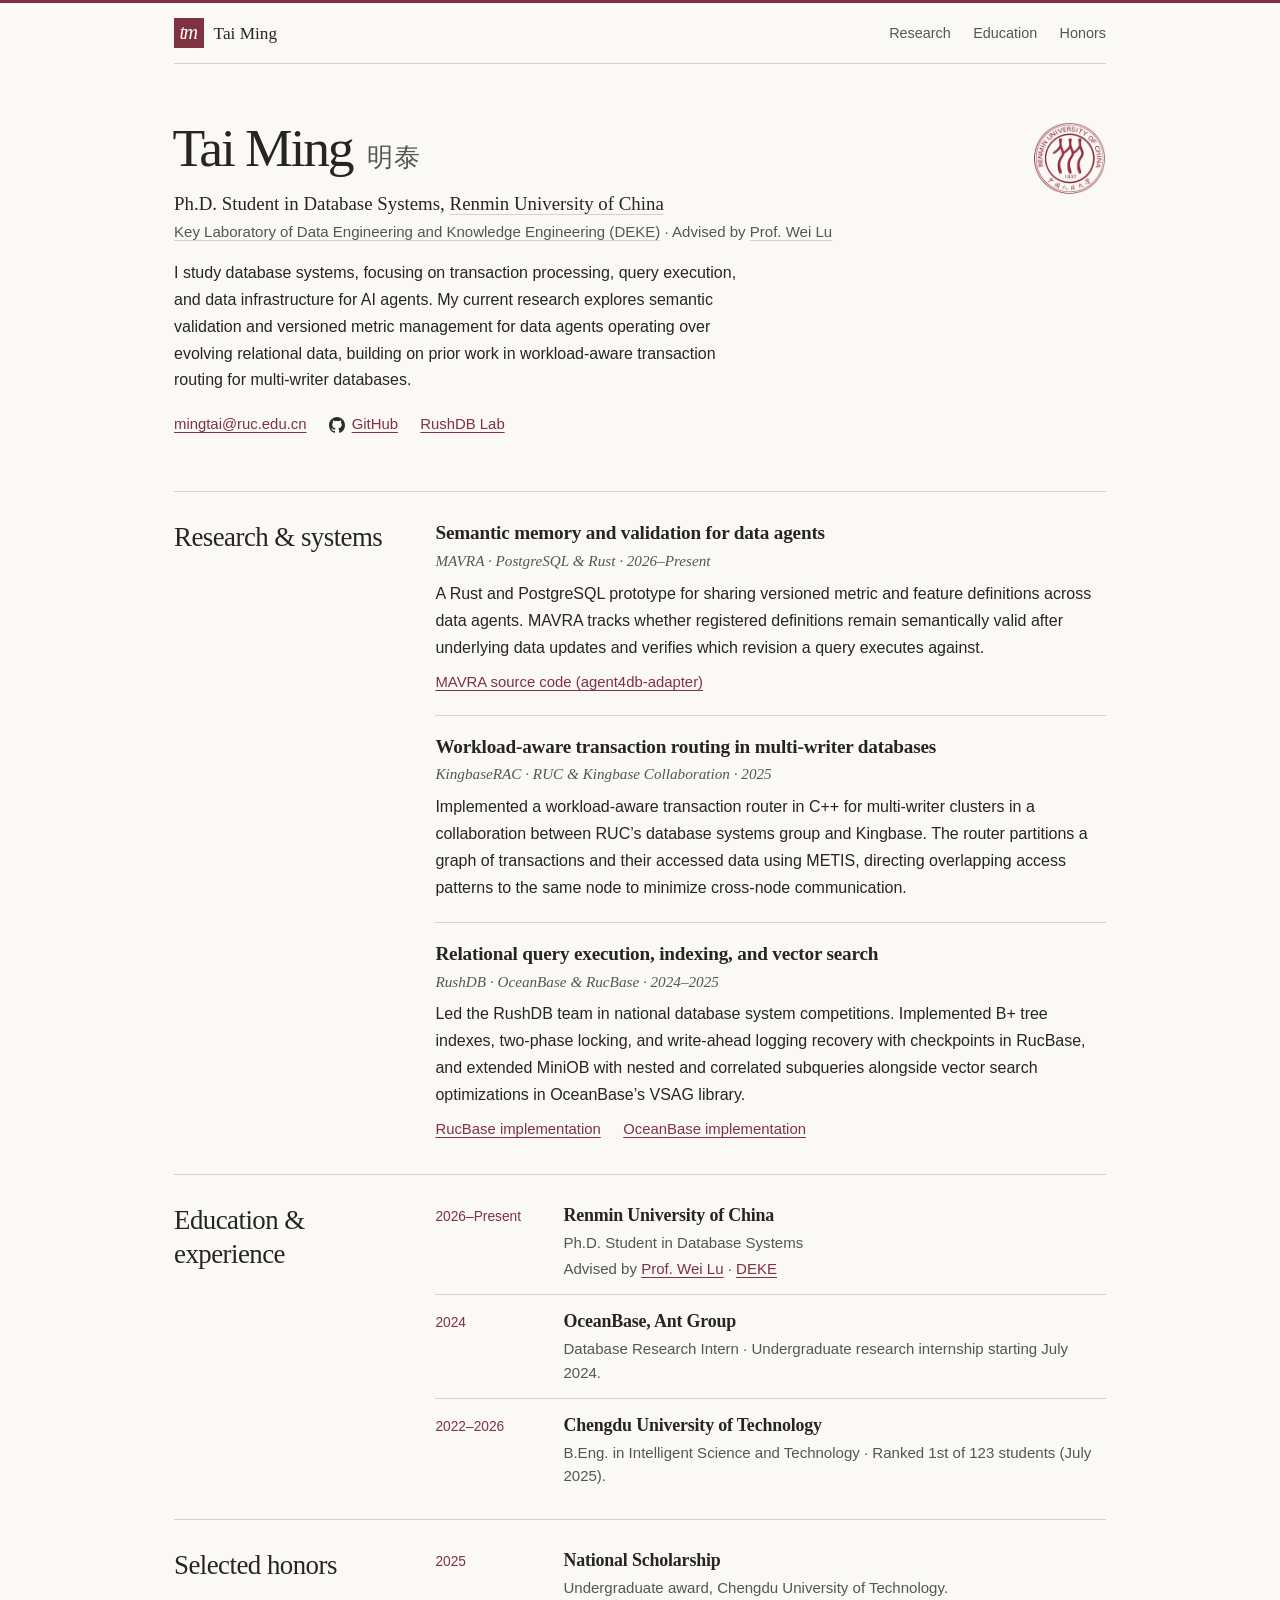
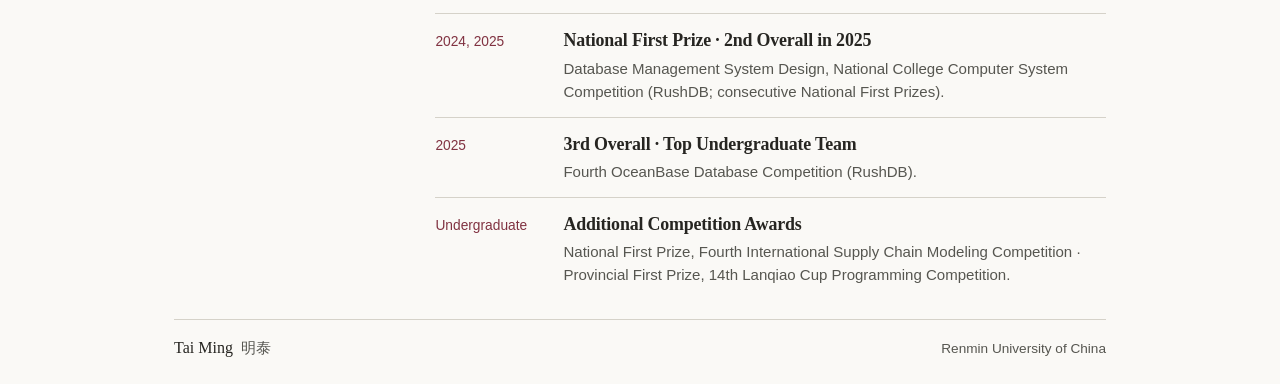
==== commit 4ed442b5: "Update profile name to Tai Ming, refine layout and copy, and remove external CV" ====
--- a/index.html
+++ b/index.html
@@ -3,12 +3,12 @@
 <head>
   <meta charset="utf-8">
   <meta name="viewport" content="width=device-width, initial-scale=1">
-  <title>Ming Tai (明泰) | Database Systems | Renmin University of China</title>
-  <meta name="description" content="Ming Tai is a Ph.D. student at Renmin University of China (2026–Present). His research interests include transaction processing, query execution, and database support for data agents.">
+  <title>Tai Ming (明泰) | Database Systems | Renmin University of China</title>
+  <meta name="description" content="Tai Ming (明泰) is a Ph.D. student in Database Systems at Renmin University of China, advised by Prof. Wei Lu at DEKE. His research focuses on transaction processing, query execution, and data infrastructure for AI agents.">
   <meta name="theme-color" content="#faf9f6">
   <meta property="og:type" content="profile">
-  <meta property="og:title" content="Ming Tai (明泰) | Database Systems | Renmin University of China">
-  <meta property="og:description" content="Ph.D. Student at Renmin University of China (2026–Present). Research projects, education, honors, and curriculum vitae.">
+  <meta property="og:title" content="Tai Ming (明泰) | Database Systems | Renmin University of China">
+  <meta property="og:description" content="Ph.D. Student in Database Systems at Renmin University of China. Research and systems projects, education, and honors.">
   <meta property="og:url" content="https://mmmttt000045.github.io/">
   <link rel="canonical" href="https://mmmttt000045.github.io/">
   <link rel="icon" href="./assets/monogram.svg" type="image/svg+xml">
@@ -19,8 +19,8 @@
   <header class="masthead">
     <div class="shell">
       <div class="bar">
-        <a class="brand" href="./" aria-label="Ming Tai, home">
-          <span class="monogram" aria-hidden="true">mt</span><span class="brand-name">Ming Tai</span>
+        <a class="brand" href="./" aria-label="Tai Ming, home">
+          <img class="monogram" src="./assets/monogram.svg" width="30" height="30" alt="" aria-hidden="true"><span class="brand-name">Tai Ming</span>
         </a>
         <nav class="navigation" aria-label="Main navigation">
           <a href="#projects">Research</a>
@@ -32,43 +32,48 @@
   </header>
   <main id="main" class="shell">
     <section class="hero" aria-labelledby="name">
-      <div class="profile-heading">
-        <h1 id="name">Ming Tai <span class="native-name" lang="zh-CN">(明泰)</span></h1>
-        <a class="university-link" href="https://en.ruc.edu.cn/">
-          <img src="./assets/ruc-emblem.png" width="156" height="156" alt="Renmin University of China">
-        </a>
+      <div class="hero-body">
+        <h1 id="name">Tai Ming <span class="native-name" lang="zh-CN">明泰</span></h1>
+        <p class="affiliation">Ph.D. Student in Database Systems, <a href="https://en.ruc.edu.cn/">Renmin University of China</a></p>
+        <p class="affiliation-sub">
+          <a href="https://deke.ruc.edu.cn/">Key Laboratory of Data Engineering and Knowledge Engineering (DEKE)</a> · Advised by <a href="https://deke.ruc.edu.cn/kytd/zzry/96cb94af916145319b459be6c94acd2c.htm">Prof. Wei Lu</a>
+        </p>
+        <p class="bio">I study database systems, focusing on transaction processing, query execution, and data infrastructure for AI agents. My current research explores semantic validation and versioned metric management for data agents operating over evolving relational data, building on prior work in workload-aware transaction routing for multi-writer databases.</p>
+        <nav class="actions" aria-label="Contact and profile links">
+          <a href="mailto:mingtai@ruc.edu.cn">mingtai@ruc.edu.cn</a>
+          <a class="github-profile" href="https://github.com/mmmttt000045">
+            <img src="./assets/github-invertocat.svg" width="98" height="96" alt=""><span>GitHub</span>
+          </a>
+          <a href="https://rushdb-lab.github.io/">RushDB Lab</a>
+        </nav>
       </div>
-      <p class="affiliation">Ph.D. Student, Renmin University of China</p>
-      <p class="profile-period">2026–Present</p>
-      <p class="bio">I study database systems, with a focus on query execution and transaction processing. I am interested in how multi-writer databases route transactions that access the same data. My current research explores shared memory and semantic validation for data agents over evolving data.</p>
-      <nav class="actions" aria-label="Profile resources">
-        <a href="mailto:mingtai@ruc.edu.cn">mingtai@ruc.edu.cn</a>
-        <a href="./assets/Ming-Tai-CV.pdf" target="_blank" rel="noopener">Curriculum vitae <span class="file-type">(PDF)</span><span class="visually-hidden">, opens in a new tab</span></a>
-        <a class="github-profile" href="https://github.com/mmmttt000045">
-          <img src="./assets/github-invertocat.svg" width="98" height="96" alt=""><span>GitHub</span>
-        </a>
-      </nav>
+      <a class="university-link" href="https://en.ruc.edu.cn/" aria-label="Renmin University of China">
+        <img src="./assets/ruc-emblem.png" width="156" height="156" alt="Renmin University of China">
+      </a>
     </section>
 
-    <section class="section project-section" id="projects" aria-labelledby="research-title">
-      <h2 id="research-title">Research projects</h2>
+    <section class="section section-grid" id="projects" aria-labelledby="research-title">
+      <div class="section-header">
+        <h2 id="research-title">Research &amp; systems</h2>
+      </div>
       <div class="project-list">
         <article class="project">
-          <h3>Shared memory for data agents</h3>
-          <p class="project-label">MAVRA · 2026–Present</p>
-          <p>I built MAVRA in Rust to let data agents share versioned definitions of metrics and features in PostgreSQL. The prototype tracks whether each definition remains valid after a data update and checks which revision a query uses.</p>
-          <div class="resource-links"><a href="https://github.com/mmmttt000045/agent4db-adapter">MAVRA source code</a></div>
+          <h3>Semantic memory and validation for data agents</h3>
+          <p class="project-label">MAVRA · PostgreSQL &amp; Rust · 2026–Present</p>
+          <p>A Rust and PostgreSQL prototype for sharing versioned metric and feature definitions across data agents. MAVRA tracks whether registered definitions remain semantically valid after underlying data updates and verifies which revision a query executes against.</p>
+          <div class="resource-links">
+            <a href="https://github.com/mmmttt000045/agent4db-adapter">MAVRA source code (agent4db-adapter)</a>
+          </div>
         </article>
         <article class="project">
-          <h3>Transaction routing in multi-writer databases</h3>
-          <p class="project-label">KingbaseRAC · 2025</p>
-          <p>In a collaboration between RUC’s database systems group and Kingbase, I implemented a workload-aware router in C++. The router uses METIS to partition a graph of transactions and the data they access. It directs transactions with overlapping access patterns to the same node to limit cross-node communication.</p>
-          <div class="resource-links"><span class="project-note">Industry collaboration · C++</span></div>
+          <h3>Workload-aware transaction routing in multi-writer databases</h3>
+          <p class="project-label">KingbaseRAC · RUC &amp; Kingbase Collaboration · 2025</p>
+          <p>Implemented a workload-aware transaction router in C++ for multi-writer clusters in a collaboration between RUC’s database systems group and Kingbase. The router partitions a graph of transactions and their accessed data using METIS, directing overlapping access patterns to the same node to minimize cross-node communication.</p>
         </article>
         <article class="project">
-          <h3>Query execution, indexing, and recovery</h3>
-          <p class="project-label">RushDB · 2024–2025</p>
-          <p>My RushDB teammates and I implemented B+ tree indexes, concurrency control, and log-based recovery in RucBase. For the OceanBase Database Competition, we extended MiniOB to handle nested and correlated subqueries and optimized vector search in OceanBase.</p>
+          <h3>Relational query execution, indexing, and vector search</h3>
+          <p class="project-label">RushDB · OceanBase &amp; RucBase · 2024–2025</p>
+          <p>Led the RushDB team in national database system competitions. Implemented B+ tree indexes, two-phase locking, and write-ahead logging recovery with checkpoints in RucBase, and extended MiniOB with nested and correlated subqueries alongside vector search optimizations in OceanBase’s VSAG library.</p>
           <div class="resource-links">
             <a href="https://github.com/RushDB-Lab/CSCC-DB-Rucbase-2024">RucBase implementation</a>
             <a href="https://github.com/RushDB-Lab/oceanbase">OceanBase implementation</a>
@@ -77,64 +82,76 @@
       </div>
     </section>
 
-    <div class="record-grid">
-      <section class="section record" id="education" aria-labelledby="education-title">
-        <h2 id="education-title">Education</h2>
-        <ul class="record-list">
-          <li>
-            <span class="period">2026–Present</span>
+    <section class="section section-grid" id="education" aria-labelledby="education-title">
+      <div class="section-header">
+        <h2 id="education-title">Education &amp; experience</h2>
+      </div>
+      <ul class="record-list">
+        <li>
+          <span class="period">2026–Present</span>
+          <div>
             <h3>Renmin University of China</h3>
-            <p>Ph.D. Student (Database Systems)</p>
+            <p>Ph.D. Student in Database Systems</p>
             <p>Advised by <a href="https://deke.ruc.edu.cn/kytd/zzry/96cb94af916145319b459be6c94acd2c.htm">Prof. Wei Lu</a> · <a href="https://deke.ruc.edu.cn/" title="Key Laboratory of Data Engineering and Knowledge Engineering (MOE)" aria-label="DEKE, Key Laboratory of Data Engineering and Knowledge Engineering (MOE)">DEKE</a></p>
-          </li>
-          <li>
-            <span class="period">2022–2026</span>
+          </div>
+        </li>
+        <li>
+          <span class="period">2024</span>
+          <div>
+            <h3>OceanBase, Ant Group</h3>
+            <p>Database Research Intern · Undergraduate research internship starting July 2024.</p>
+          </div>
+        </li>
+        <li>
+          <span class="period">2022–2026</span>
+          <div>
             <h3>Chengdu University of Technology</h3>
-            <p>B.Eng. in Intelligent Science and Technology</p>
-          </li>
-        </ul>
-      </section>
-      <section class="section record" id="honors" aria-labelledby="honors-title">
+            <p>B.Eng. in Intelligent Science and Technology · Ranked 1st of 123 students (July 2025).</p>
+          </div>
+        </li>
+      </ul>
+    </section>
+
+    <section class="section section-grid" id="honors" aria-labelledby="honors-title">
+      <div class="section-header">
         <h2 id="honors-title">Selected honors</h2>
-        <ul class="record-list honors">
-          <li>
-            <span class="period">2025</span>
-            <div>
-              <h3>National Scholarship</h3>
-              <p>Undergraduate award, Chengdu University of Technology.</p>
-            </div>
-          </li>
-          <li>
-            <span class="period">2025</span>
-            <div>
-              <h3>National First Prize · 2nd Overall</h3>
-              <p>Database Management System Design, National College Computer System Competition (RushDB).</p>
-            </div>
-          </li>
-          <li>
-            <span class="period">2025</span>
-            <div>
-              <h3>3rd Overall · Top Undergraduate Team</h3>
-              <p>Fourth OceanBase Database Competition (RushDB).</p>
-            </div>
-          </li>
-          <li>
-            <span class="period">2024</span>
-            <div>
-              <h3>National First Prize</h3>
-              <p>Database Management System Design, National College Computer System Competition.</p>
-            </div>
-          </li>
-        </ul>
-      </section>
-    </div>
+      </div>
+      <ul class="record-list">
+        <li>
+          <span class="period">2025</span>
+          <div>
+            <h3>National Scholarship</h3>
+            <p>Undergraduate award, Chengdu University of Technology.</p>
+          </div>
+        </li>
+        <li>
+          <span class="period">2024, 2025</span>
+          <div>
+            <h3>National First Prize · 2nd Overall in 2025</h3>
+            <p>Database Management System Design, National College Computer System Competition (RushDB; consecutive National First Prizes).</p>
+          </div>
+        </li>
+        <li>
+          <span class="period">2025</span>
+          <div>
+            <h3>3rd Overall · Top Undergraduate Team</h3>
+            <p>Fourth OceanBase Database Competition (RushDB).</p>
+          </div>
+        </li>
+        <li>
+          <span class="period">Undergraduate</span>
+          <div>
+            <h3>Additional Competition Awards</h3>
+            <p>National First Prize, Fourth International Supply Chain Modeling Competition · Provincial First Prize, 14th Lanqiao Cup Programming Competition.</p>
+          </div>
+        </li>
+      </ul>
+    </section>
   </main>
   <div class="shell">
     <footer class="footer">
-      <span class="footer-name">Ming Tai</span>
-      <nav aria-label="Additional resources">
-        <a href="https://rushdb-lab.github.io/">RushDB team</a>
-      </nav>
+      <span class="footer-name">Tai Ming <span class="footer-native" lang="zh-CN">明泰</span></span>
+      <span class="footer-meta">Renmin University of China</span>
     </footer>
   </div>
 </body>
--- a/assets/site.css
+++ b/assets/site.css
@@ -6,86 +6,84 @@
   --wine: #803241;
   --line: #d5d2c9;
   --serif: Georgia, "Times New Roman", serif;
+  --cjk-serif: "Source Han Serif SC", "Noto Serif SC", "Songti SC", "STSong", SimSun, serif;
   --sans: -apple-system, BlinkMacSystemFont, "Segoe UI", Arial, sans-serif;
 }
 * { box-sizing: border-box; }
 html { scroll-padding-top: 1.5rem; }
-body { margin: 0; background: var(--paper); color: var(--ink); font: 1rem/1.65 var(--sans); }
+body { margin: 0; background: var(--paper); color: var(--ink); font: 1rem/1.68 var(--sans); }
 a { color: var(--wine); text-decoration-thickness: 1px; text-underline-offset: .21em; }
 a:hover { text-decoration-thickness: 2px; }
 a:focus-visible { outline: 2px solid var(--wine); outline-offset: 4px; }
 h1, h2, h3, p, ul { margin: 0; }
 ul { padding: 0; list-style: none; }
 h1, h2, h3 { text-wrap: balance; font-family: var(--serif); }
-.shell { max-width: 1120px; margin-inline: auto; padding-inline: clamp(22px, 5.5vw, 68px); }
+.shell { max-width: 1060px; margin-inline: auto; padding-inline: clamp(22px, 5.5vw, 64px); }
 .skip { position: absolute; top: -5rem; z-index: 2; padding: .5rem 1rem; background: white; }
 .skip:focus { top: .5rem; left: .5rem; }
-.visually-hidden { position: absolute; width: 1px; height: 1px; padding: 0; margin: -1px; overflow: hidden; clip-path: inset(50%); white-space: nowrap; border: 0; }
+
 .masthead { border-top: 3px solid var(--wine); }
-.bar { display: flex; align-items: center; justify-content: space-between; gap: 20px; padding-block: 16px; border-bottom: 1px solid var(--line); }
-.brand { display: inline-flex; align-items: center; gap: .65rem; color: var(--ink); text-decoration: none; }
-.monogram { display: grid; place-items: center; width: 32px; height: 32px; padding-right: 3px; color: white; background: var(--wine); font: italic 22px/1 var(--serif); letter-spacing: -2px; }
-.brand-name { font: 1.1rem/1.1 var(--serif); }
-.navigation, .actions, .resource-links, .footer nav { display: flex; flex-wrap: wrap; align-items: baseline; gap: .45rem 1.35rem; }
-.actions, .footer nav { align-items: center; }
+.bar { display: flex; align-items: center; justify-content: space-between; gap: 20px; padding-block: 15px; border-bottom: 1px solid var(--line); }
+.brand { display: inline-flex; align-items: center; gap: .6rem; color: var(--ink); text-decoration: none; }
+.monogram { display: block; width: 30px; height: 30px; }
+.brand-name { font: 1.08rem/1.1 var(--serif); }
+.navigation, .actions, .resource-links { display: flex; flex-wrap: wrap; align-items: center; gap: .45rem 1.4rem; }
 .navigation a { color: var(--muted); font-size: .9rem; text-decoration: none; }
 .navigation a:hover { color: var(--wine); text-decoration: underline; }
 
-.hero { padding-block: clamp(38px, 4.8vw, 60px); }
-.profile-heading { display: flex; align-items: center; flex-wrap: wrap; gap: 12px clamp(14px, 1.8vw, 22px); }
-h1 { margin-left: -.035em; font-size: clamp(3.2rem, 5.2vw, 4.35rem); line-height: 1.12; font-weight: 500; letter-spacing: -.045em; }
-.native-name { display: inline-block; color: var(--muted); font: 400 .48em/1.2 "Noto Serif SC", "Songti SC", SimSun, serif; letter-spacing: 0; white-space: nowrap; }
-.university-link { display: block; flex: none; }
-.university-link img { display: block; width: clamp(30px, 3.4vw, 38px); height: auto; }
-.affiliation { margin-top: 12px; font: 1.22rem/1.4 var(--serif); }
-.profile-period, .period { color: var(--wine); font-variant-numeric: tabular-nums; line-height: 1.5; }
-.profile-period { margin-top: 3px; font-size: .88rem; }
-.bio { margin-top: 18px; max-width: 65ch; line-height: 1.68; }
-.actions { margin-top: 16px; }
+.hero { display: grid; grid-template-columns: minmax(0, 1fr) auto; align-items: start; gap: clamp(24px, 4vw, 56px); padding-block: clamp(36px, 4.5vw, 54px); }
+h1 { display: flex; align-items: baseline; flex-wrap: wrap; gap: .15em .28em; margin-left: -.03em; font-size: clamp(2.5rem, 4.2vw, 3.35rem); line-height: 1.12; font-weight: 500; letter-spacing: -.04em; }
+.native-name { color: var(--muted); font: 400 .48em/1.2 var(--cjk-serif); letter-spacing: .04em; white-space: nowrap; }
+.affiliation { margin-top: 12px; font: 1.18rem/1.45 var(--serif); }
+.affiliation a, .affiliation-sub a { color: inherit; text-decoration-color: var(--line); }
+.affiliation a:hover, .affiliation-sub a:hover { color: var(--wine); text-decoration-color: var(--wine); }
+.affiliation-sub { margin-top: 4px; color: var(--muted); font-size: .94rem; line-height: 1.5; }
+.bio { margin-top: 16px; max-width: 66ch; line-height: 1.68; }
+.actions { margin-top: 18px; }
 .actions a, .resource-links a { font-size: .93rem; }
-.file-type { font-size: .85em; }
-.github-profile { display: inline-flex; align-items: center; gap: .5rem; }
-.github-profile img { display: block; width: 18px; height: auto; }
+.github-profile { display: inline-flex; align-items: center; gap: .42rem; }
+.github-profile img { display: block; width: 16px; height: auto; opacity: .82; }
+.university-link { display: block; flex: none; margin-top: 4px; }
+.university-link img { display: block; width: clamp(56px, 6.2vw, 72px); height: auto; mix-blend-mode: multiply; opacity: .92; }
 
 .section, .footer { border-top: 1px solid var(--line); }
-.project-section { display: grid; grid-template-columns: minmax(150px, .62fr) minmax(0, 1.85fr); gap: clamp(26px, 4vw, 58px); padding-block: 30px 35px; }
-h2 { font-size: clamp(1.5rem, 2.6vw, 1.92rem); line-height: 1.25; font-weight: 500; letter-spacing: -.025em; }
-h3 { font-size: 1.15rem; line-height: 1.4; font-weight: 600; letter-spacing: -.01em; }
+.section-grid { display: grid; grid-template-columns: minmax(175px, .58fr) minmax(0, 1.85fr); gap: clamp(24px, 4vw, 56px); padding-block: 28px 32px; }
+h2 { font-size: clamp(1.38rem, 2.2vw, 1.68rem); line-height: 1.28; font-weight: 500; letter-spacing: -.02em; }
+h3 { font-size: 1.12rem; line-height: 1.4; font-weight: 600; letter-spacing: -.01em; }
 .project + .project { margin-top: 20px; padding-top: 18px; border-top: 1px solid var(--line); }
-.project h3 { font-size: 1.24rem; }
-.project-label { margin-block: 3px 8px; color: var(--muted); font: italic .98rem/1.5 var(--serif); }
-.resource-links { margin-top: 7px; }
-.project-note { color: var(--muted); font-size: .93rem; }
-.record-grid { display: grid; grid-template-columns: minmax(0, 1fr) minmax(0, 1.17fr); gap: clamp(32px, 5.5vw, 78px); }
-.record { padding-block: 29px 33px; }
-.record-list { margin-top: 17px; }
-.record-list li + li { margin-top: 11px; padding-top: 11px; border-top: 1px solid var(--line); }
-.period { display: block; margin-bottom: 3px; font-size: .83rem; }
-.record-list p { margin-top: 2px; font-size: .94rem; line-height: 1.52; color: var(--muted); }
-.honors li { display: grid; grid-template-columns: 64px minmax(0, 1fr); gap: 10px; }
-.honors .period { padding-top: 3px; }
-.footer { display: flex; justify-content: space-between; flex-wrap: wrap; gap: 12px 24px; padding-block: 17px 24px; }
-.footer-name { font: 1.05rem/1.5 var(--serif); }
-.footer a { font-size: .85rem; }
+.project h3 { font-size: 1.2rem; }
+.project-label { margin-block: 3px 8px; color: var(--muted); font: italic .95rem/1.5 var(--serif); }
+.resource-links { margin-top: 8px; }
+
+.record-list li { display: grid; grid-template-columns: 112px minmax(0, 1fr); gap: 16px; align-items: baseline; }
+.record-list li + li { margin-top: 14px; padding-top: 14px; border-top: 1px solid var(--line); }
+.period { color: var(--wine); font-size: .86rem; font-variant-numeric: tabular-nums; line-height: 1.5; }
+.record-list p { margin-top: 3px; font-size: .94rem; line-height: 1.54; color: var(--muted); }
+
+.footer { display: flex; align-items: baseline; justify-content: space-between; flex-wrap: wrap; gap: 12px 24px; padding-block: 16px 24px; }
+.footer-name { font: 1rem/1.5 var(--serif); }
+.footer-native { margin-left: .25em; color: var(--muted); font-family: var(--cjk-serif); font-size: .92em; }
+.footer-meta { color: var(--muted); font-size: .85rem; }
+
 @media (max-width: 680px) {
   .bar { padding-block: 13px; }
-  .hero { padding-block: 30px; }
-  h1 { font-size: clamp(2.55rem, 7.6vw, 3.5rem); }
+  .hero { grid-template-columns: minmax(0, 1fr) auto; gap: 16px; padding-block: 28px; }
+  h1 { font-size: clamp(2.15rem, 7vw, 2.75rem); }
   .affiliation { font-size: 1.05rem; }
-  .project-section { display: block; padding-block: 24px 27px; }
-  .project-list, .record-list { margin-top: 16px; }
-  .record-grid { display: block; }
-  .record { padding-block: 23px 27px; }
+  .university-link img { width: 46px; }
+  .section-grid { display: block; padding-block: 23px 27px; }
+  .project-list, .record-list { margin-top: 15px; }
+  .record-list li { grid-template-columns: 1fr; gap: 2px; }
 }
 @media (max-width: 400px) {
   .brand-name { display: none; }
-  .navigation { gap: 11px; }
-  h1 { font-size: clamp(2.1rem, 10vw, 2.5rem); }
+  .navigation { gap: 12px; }
+  h1 { font-size: clamp(1.95rem, 8.8vw, 2.3rem); }
 }
 @media print {
   body { font-size: 10pt; background: white; }
   .shell { max-width: none; padding-inline: 0; }
   .masthead, .actions, .footer { display: none; }
-  .hero, .record, .project-section { padding-block: 12pt; }
+  .hero, .section-grid { padding-block: 12pt; }
   .project, .record-list li { break-inside: avoid; }
 }
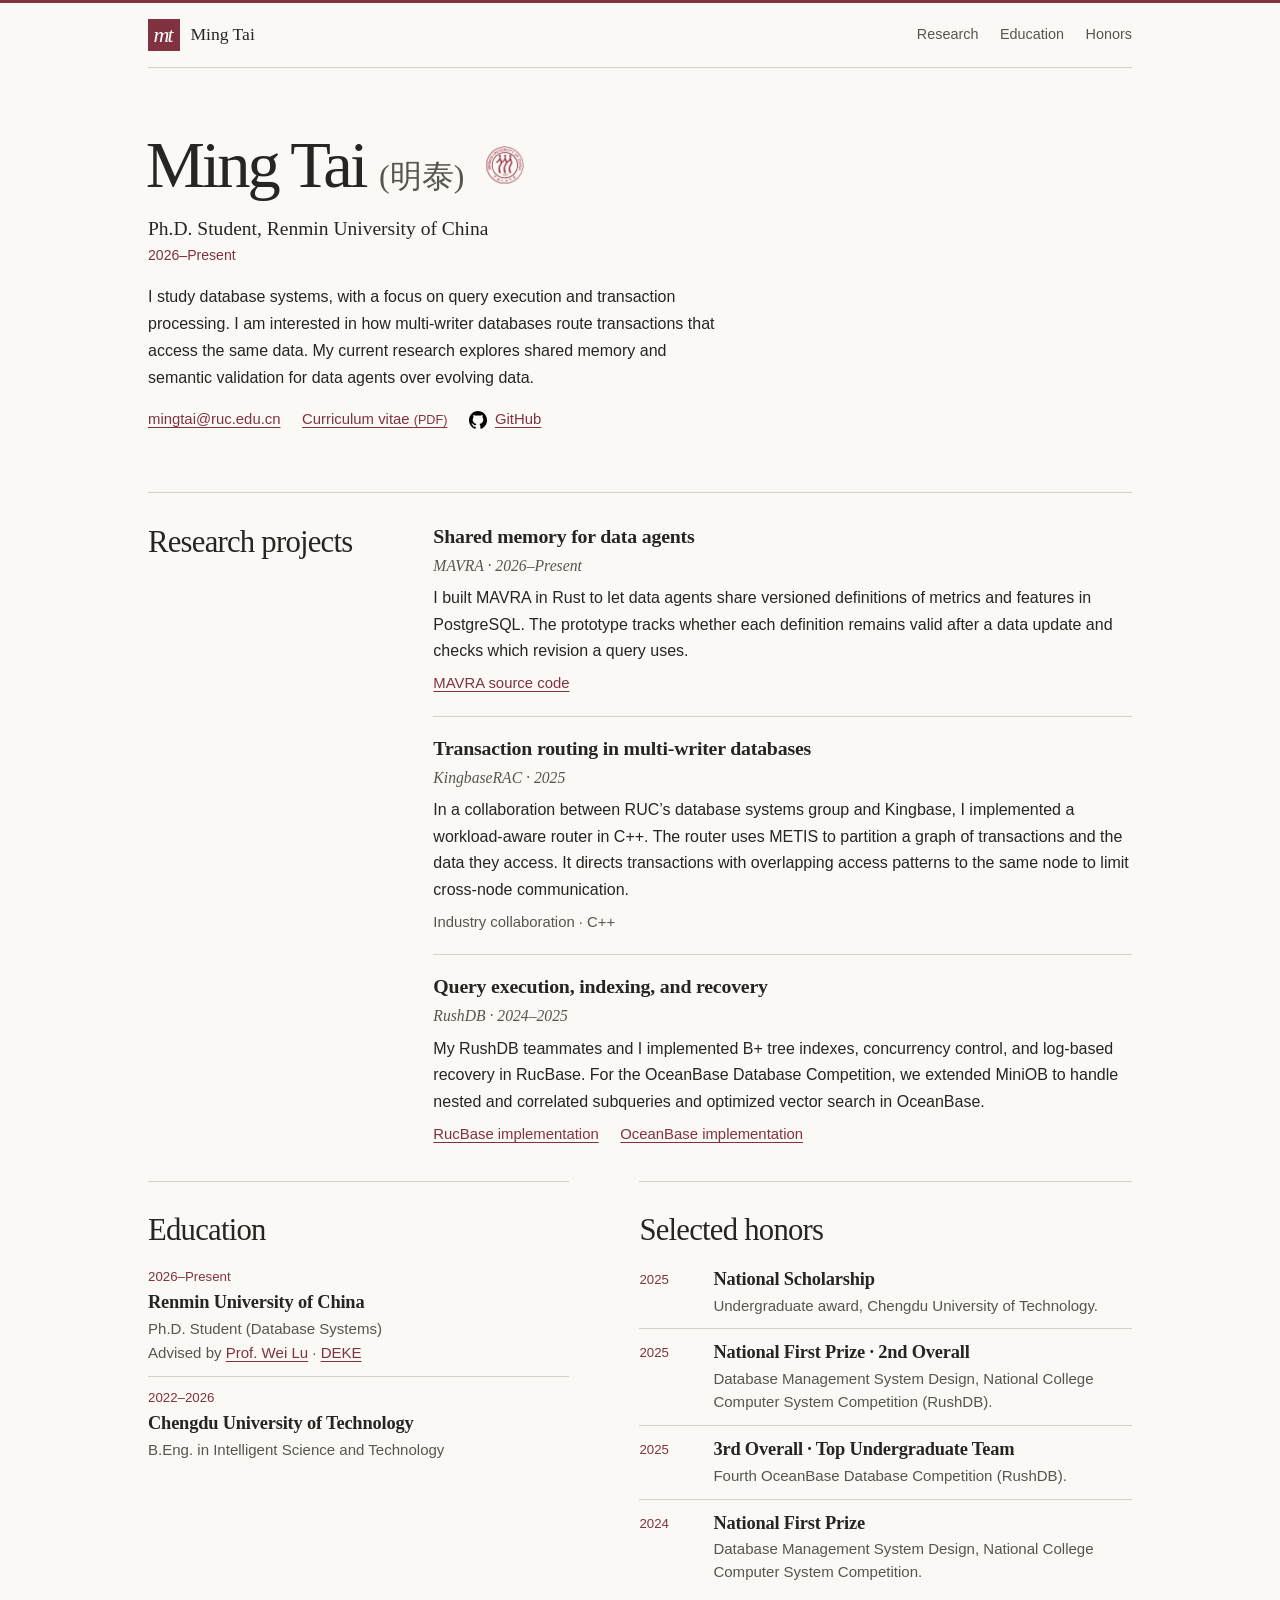
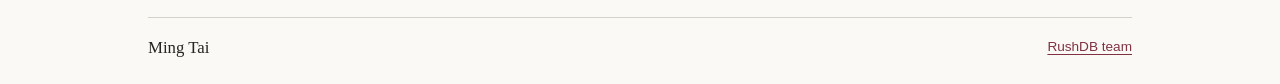
==== commit 2ce58c4e: "Revert "Update profile name to Tai Ming, refine layout and copy, and remove external CV" This revert" ====
--- a/index.html
+++ b/index.html
@@ -3,12 +3,12 @@
 <head>
   <meta charset="utf-8">
   <meta name="viewport" content="width=device-width, initial-scale=1">
-  <title>Tai Ming (明泰) | Database Systems | Renmin University of China</title>
-  <meta name="description" content="Tai Ming (明泰) is a Ph.D. student in Database Systems at Renmin University of China, advised by Prof. Wei Lu at DEKE. His research focuses on transaction processing, query execution, and data infrastructure for AI agents.">
+  <title>Ming Tai (明泰) | Database Systems | Renmin University of China</title>
+  <meta name="description" content="Ming Tai is a Ph.D. student at Renmin University of China (2026–Present). His research interests include transaction processing, query execution, and database support for data agents.">
   <meta name="theme-color" content="#faf9f6">
   <meta property="og:type" content="profile">
-  <meta property="og:title" content="Tai Ming (明泰) | Database Systems | Renmin University of China">
-  <meta property="og:description" content="Ph.D. Student in Database Systems at Renmin University of China. Research and systems projects, education, and honors.">
+  <meta property="og:title" content="Ming Tai (明泰) | Database Systems | Renmin University of China">
+  <meta property="og:description" content="Ph.D. Student at Renmin University of China (2026–Present). Research projects, education, honors, and curriculum vitae.">
   <meta property="og:url" content="https://mmmttt000045.github.io/">
   <link rel="canonical" href="https://mmmttt000045.github.io/">
   <link rel="icon" href="./assets/monogram.svg" type="image/svg+xml">
@@ -19,8 +19,8 @@
   <header class="masthead">
     <div class="shell">
       <div class="bar">
-        <a class="brand" href="./" aria-label="Tai Ming, home">
-          <img class="monogram" src="./assets/monogram.svg" width="30" height="30" alt="" aria-hidden="true"><span class="brand-name">Tai Ming</span>
+        <a class="brand" href="./" aria-label="Ming Tai, home">
+          <span class="monogram" aria-hidden="true">mt</span><span class="brand-name">Ming Tai</span>
         </a>
         <nav class="navigation" aria-label="Main navigation">
           <a href="#projects">Research</a>
@@ -32,48 +32,43 @@
   </header>
   <main id="main" class="shell">
     <section class="hero" aria-labelledby="name">
-      <div class="hero-body">
-        <h1 id="name">Tai Ming <span class="native-name" lang="zh-CN">明泰</span></h1>
-        <p class="affiliation">Ph.D. Student in Database Systems, <a href="https://en.ruc.edu.cn/">Renmin University of China</a></p>
-        <p class="affiliation-sub">
-          <a href="https://deke.ruc.edu.cn/">Key Laboratory of Data Engineering and Knowledge Engineering (DEKE)</a> · Advised by <a href="https://deke.ruc.edu.cn/kytd/zzry/96cb94af916145319b459be6c94acd2c.htm">Prof. Wei Lu</a>
-        </p>
-        <p class="bio">I study database systems, focusing on transaction processing, query execution, and data infrastructure for AI agents. My current research explores semantic validation and versioned metric management for data agents operating over evolving relational data, building on prior work in workload-aware transaction routing for multi-writer databases.</p>
-        <nav class="actions" aria-label="Contact and profile links">
-          <a href="mailto:mingtai@ruc.edu.cn">mingtai@ruc.edu.cn</a>
-          <a class="github-profile" href="https://github.com/mmmttt000045">
-            <img src="./assets/github-invertocat.svg" width="98" height="96" alt=""><span>GitHub</span>
-          </a>
-          <a href="https://rushdb-lab.github.io/">RushDB Lab</a>
-        </nav>
+      <div class="profile-heading">
+        <h1 id="name">Ming Tai <span class="native-name" lang="zh-CN">(明泰)</span></h1>
+        <a class="university-link" href="https://en.ruc.edu.cn/">
+          <img src="./assets/ruc-emblem.png" width="156" height="156" alt="Renmin University of China">
+        </a>
       </div>
-      <a class="university-link" href="https://en.ruc.edu.cn/" aria-label="Renmin University of China">
-        <img src="./assets/ruc-emblem.png" width="156" height="156" alt="Renmin University of China">
-      </a>
+      <p class="affiliation">Ph.D. Student, Renmin University of China</p>
+      <p class="profile-period">2026–Present</p>
+      <p class="bio">I study database systems, with a focus on query execution and transaction processing. I am interested in how multi-writer databases route transactions that access the same data. My current research explores shared memory and semantic validation for data agents over evolving data.</p>
+      <nav class="actions" aria-label="Profile resources">
+        <a href="mailto:mingtai@ruc.edu.cn">mingtai@ruc.edu.cn</a>
+        <a href="./assets/Ming-Tai-CV.pdf" target="_blank" rel="noopener">Curriculum vitae <span class="file-type">(PDF)</span><span class="visually-hidden">, opens in a new tab</span></a>
+        <a class="github-profile" href="https://github.com/mmmttt000045">
+          <img src="./assets/github-invertocat.svg" width="98" height="96" alt=""><span>GitHub</span>
+        </a>
+      </nav>
     </section>
 
-    <section class="section section-grid" id="projects" aria-labelledby="research-title">
-      <div class="section-header">
-        <h2 id="research-title">Research &amp; systems</h2>
-      </div>
+    <section class="section project-section" id="projects" aria-labelledby="research-title">
+      <h2 id="research-title">Research projects</h2>
       <div class="project-list">
         <article class="project">
-          <h3>Semantic memory and validation for data agents</h3>
-          <p class="project-label">MAVRA · PostgreSQL &amp; Rust · 2026–Present</p>
-          <p>A Rust and PostgreSQL prototype for sharing versioned metric and feature definitions across data agents. MAVRA tracks whether registered definitions remain semantically valid after underlying data updates and verifies which revision a query executes against.</p>
-          <div class="resource-links">
-            <a href="https://github.com/mmmttt000045/agent4db-adapter">MAVRA source code (agent4db-adapter)</a>
-          </div>
+          <h3>Shared memory for data agents</h3>
+          <p class="project-label">MAVRA · 2026–Present</p>
+          <p>I built MAVRA in Rust to let data agents share versioned definitions of metrics and features in PostgreSQL. The prototype tracks whether each definition remains valid after a data update and checks which revision a query uses.</p>
+          <div class="resource-links"><a href="https://github.com/mmmttt000045/agent4db-adapter">MAVRA source code</a></div>
         </article>
         <article class="project">
-          <h3>Workload-aware transaction routing in multi-writer databases</h3>
-          <p class="project-label">KingbaseRAC · RUC &amp; Kingbase Collaboration · 2025</p>
-          <p>Implemented a workload-aware transaction router in C++ for multi-writer clusters in a collaboration between RUC’s database systems group and Kingbase. The router partitions a graph of transactions and their accessed data using METIS, directing overlapping access patterns to the same node to minimize cross-node communication.</p>
+          <h3>Transaction routing in multi-writer databases</h3>
+          <p class="project-label">KingbaseRAC · 2025</p>
+          <p>In a collaboration between RUC’s database systems group and Kingbase, I implemented a workload-aware router in C++. The router uses METIS to partition a graph of transactions and the data they access. It directs transactions with overlapping access patterns to the same node to limit cross-node communication.</p>
+          <div class="resource-links"><span class="project-note">Industry collaboration · C++</span></div>
         </article>
         <article class="project">
-          <h3>Relational query execution, indexing, and vector search</h3>
-          <p class="project-label">RushDB · OceanBase &amp; RucBase · 2024–2025</p>
-          <p>Led the RushDB team in national database system competitions. Implemented B+ tree indexes, two-phase locking, and write-ahead logging recovery with checkpoints in RucBase, and extended MiniOB with nested and correlated subqueries alongside vector search optimizations in OceanBase’s VSAG library.</p>
+          <h3>Query execution, indexing, and recovery</h3>
+          <p class="project-label">RushDB · 2024–2025</p>
+          <p>My RushDB teammates and I implemented B+ tree indexes, concurrency control, and log-based recovery in RucBase. For the OceanBase Database Competition, we extended MiniOB to handle nested and correlated subqueries and optimized vector search in OceanBase.</p>
           <div class="resource-links">
             <a href="https://github.com/RushDB-Lab/CSCC-DB-Rucbase-2024">RucBase implementation</a>
             <a href="https://github.com/RushDB-Lab/oceanbase">OceanBase implementation</a>
@@ -82,76 +77,64 @@
       </div>
     </section>
 
-    <section class="section section-grid" id="education" aria-labelledby="education-title">
-      <div class="section-header">
-        <h2 id="education-title">Education &amp; experience</h2>
-      </div>
-      <ul class="record-list">
-        <li>
-          <span class="period">2026–Present</span>
-          <div>
+    <div class="record-grid">
+      <section class="section record" id="education" aria-labelledby="education-title">
+        <h2 id="education-title">Education</h2>
+        <ul class="record-list">
+          <li>
+            <span class="period">2026–Present</span>
             <h3>Renmin University of China</h3>
-            <p>Ph.D. Student in Database Systems</p>
+            <p>Ph.D. Student (Database Systems)</p>
             <p>Advised by <a href="https://deke.ruc.edu.cn/kytd/zzry/96cb94af916145319b459be6c94acd2c.htm">Prof. Wei Lu</a> · <a href="https://deke.ruc.edu.cn/" title="Key Laboratory of Data Engineering and Knowledge Engineering (MOE)" aria-label="DEKE, Key Laboratory of Data Engineering and Knowledge Engineering (MOE)">DEKE</a></p>
-          </div>
-        </li>
-        <li>
-          <span class="period">2024</span>
-          <div>
-            <h3>OceanBase, Ant Group</h3>
-            <p>Database Research Intern · Undergraduate research internship starting July 2024.</p>
-          </div>
-        </li>
-        <li>
-          <span class="period">2022–2026</span>
-          <div>
+          </li>
+          <li>
+            <span class="period">2022–2026</span>
             <h3>Chengdu University of Technology</h3>
-            <p>B.Eng. in Intelligent Science and Technology · Ranked 1st of 123 students (July 2025).</p>
-          </div>
-        </li>
-      </ul>
-    </section>
-
-    <section class="section section-grid" id="honors" aria-labelledby="honors-title">
-      <div class="section-header">
+            <p>B.Eng. in Intelligent Science and Technology</p>
+          </li>
+        </ul>
+      </section>
+      <section class="section record" id="honors" aria-labelledby="honors-title">
         <h2 id="honors-title">Selected honors</h2>
-      </div>
-      <ul class="record-list">
-        <li>
-          <span class="period">2025</span>
-          <div>
-            <h3>National Scholarship</h3>
-            <p>Undergraduate award, Chengdu University of Technology.</p>
-          </div>
-        </li>
-        <li>
-          <span class="period">2024, 2025</span>
-          <div>
-            <h3>National First Prize · 2nd Overall in 2025</h3>
-            <p>Database Management System Design, National College Computer System Competition (RushDB; consecutive National First Prizes).</p>
-          </div>
-        </li>
-        <li>
-          <span class="period">2025</span>
-          <div>
-            <h3>3rd Overall · Top Undergraduate Team</h3>
-            <p>Fourth OceanBase Database Competition (RushDB).</p>
-          </div>
-        </li>
-        <li>
-          <span class="period">Undergraduate</span>
-          <div>
-            <h3>Additional Competition Awards</h3>
-            <p>National First Prize, Fourth International Supply Chain Modeling Competition · Provincial First Prize, 14th Lanqiao Cup Programming Competition.</p>
-          </div>
-        </li>
-      </ul>
-    </section>
+        <ul class="record-list honors">
+          <li>
+            <span class="period">2025</span>
+            <div>
+              <h3>National Scholarship</h3>
+              <p>Undergraduate award, Chengdu University of Technology.</p>
+            </div>
+          </li>
+          <li>
+            <span class="period">2025</span>
+            <div>
+              <h3>National First Prize · 2nd Overall</h3>
+              <p>Database Management System Design, National College Computer System Competition (RushDB).</p>
+            </div>
+          </li>
+          <li>
+            <span class="period">2025</span>
+            <div>
+              <h3>3rd Overall · Top Undergraduate Team</h3>
+              <p>Fourth OceanBase Database Competition (RushDB).</p>
+            </div>
+          </li>
+          <li>
+            <span class="period">2024</span>
+            <div>
+              <h3>National First Prize</h3>
+              <p>Database Management System Design, National College Computer System Competition.</p>
+            </div>
+          </li>
+        </ul>
+      </section>
+    </div>
   </main>
   <div class="shell">
     <footer class="footer">
-      <span class="footer-name">Tai Ming <span class="footer-native" lang="zh-CN">明泰</span></span>
-      <span class="footer-meta">Renmin University of China</span>
+      <span class="footer-name">Ming Tai</span>
+      <nav aria-label="Additional resources">
+        <a href="https://rushdb-lab.github.io/">RushDB team</a>
+      </nav>
     </footer>
   </div>
 </body>
--- a/assets/site.css
+++ b/assets/site.css
@@ -6,84 +6,86 @@
   --wine: #803241;
   --line: #d5d2c9;
   --serif: Georgia, "Times New Roman", serif;
-  --cjk-serif: "Source Han Serif SC", "Noto Serif SC", "Songti SC", "STSong", SimSun, serif;
   --sans: -apple-system, BlinkMacSystemFont, "Segoe UI", Arial, sans-serif;
 }
 * { box-sizing: border-box; }
 html { scroll-padding-top: 1.5rem; }
-body { margin: 0; background: var(--paper); color: var(--ink); font: 1rem/1.68 var(--sans); }
+body { margin: 0; background: var(--paper); color: var(--ink); font: 1rem/1.65 var(--sans); }
 a { color: var(--wine); text-decoration-thickness: 1px; text-underline-offset: .21em; }
 a:hover { text-decoration-thickness: 2px; }
 a:focus-visible { outline: 2px solid var(--wine); outline-offset: 4px; }
 h1, h2, h3, p, ul { margin: 0; }
 ul { padding: 0; list-style: none; }
 h1, h2, h3 { text-wrap: balance; font-family: var(--serif); }
-.shell { max-width: 1060px; margin-inline: auto; padding-inline: clamp(22px, 5.5vw, 64px); }
+.shell { max-width: 1120px; margin-inline: auto; padding-inline: clamp(22px, 5.5vw, 68px); }
 .skip { position: absolute; top: -5rem; z-index: 2; padding: .5rem 1rem; background: white; }
 .skip:focus { top: .5rem; left: .5rem; }
-
+.visually-hidden { position: absolute; width: 1px; height: 1px; padding: 0; margin: -1px; overflow: hidden; clip-path: inset(50%); white-space: nowrap; border: 0; }
 .masthead { border-top: 3px solid var(--wine); }
-.bar { display: flex; align-items: center; justify-content: space-between; gap: 20px; padding-block: 15px; border-bottom: 1px solid var(--line); }
-.brand { display: inline-flex; align-items: center; gap: .6rem; color: var(--ink); text-decoration: none; }
-.monogram { display: block; width: 30px; height: 30px; }
-.brand-name { font: 1.08rem/1.1 var(--serif); }
-.navigation, .actions, .resource-links { display: flex; flex-wrap: wrap; align-items: center; gap: .45rem 1.4rem; }
+.bar { display: flex; align-items: center; justify-content: space-between; gap: 20px; padding-block: 16px; border-bottom: 1px solid var(--line); }
+.brand { display: inline-flex; align-items: center; gap: .65rem; color: var(--ink); text-decoration: none; }
+.monogram { display: grid; place-items: center; width: 32px; height: 32px; padding-right: 3px; color: white; background: var(--wine); font: italic 22px/1 var(--serif); letter-spacing: -2px; }
+.brand-name { font: 1.1rem/1.1 var(--serif); }
+.navigation, .actions, .resource-links, .footer nav { display: flex; flex-wrap: wrap; align-items: baseline; gap: .45rem 1.35rem; }
+.actions, .footer nav { align-items: center; }
 .navigation a { color: var(--muted); font-size: .9rem; text-decoration: none; }
 .navigation a:hover { color: var(--wine); text-decoration: underline; }
 
-.hero { display: grid; grid-template-columns: minmax(0, 1fr) auto; align-items: start; gap: clamp(24px, 4vw, 56px); padding-block: clamp(36px, 4.5vw, 54px); }
-h1 { display: flex; align-items: baseline; flex-wrap: wrap; gap: .15em .28em; margin-left: -.03em; font-size: clamp(2.5rem, 4.2vw, 3.35rem); line-height: 1.12; font-weight: 500; letter-spacing: -.04em; }
-.native-name { color: var(--muted); font: 400 .48em/1.2 var(--cjk-serif); letter-spacing: .04em; white-space: nowrap; }
-.affiliation { margin-top: 12px; font: 1.18rem/1.45 var(--serif); }
-.affiliation a, .affiliation-sub a { color: inherit; text-decoration-color: var(--line); }
-.affiliation a:hover, .affiliation-sub a:hover { color: var(--wine); text-decoration-color: var(--wine); }
-.affiliation-sub { margin-top: 4px; color: var(--muted); font-size: .94rem; line-height: 1.5; }
-.bio { margin-top: 16px; max-width: 66ch; line-height: 1.68; }
-.actions { margin-top: 18px; }
+.hero { padding-block: clamp(38px, 4.8vw, 60px); }
+.profile-heading { display: flex; align-items: center; flex-wrap: wrap; gap: 12px clamp(14px, 1.8vw, 22px); }
+h1 { margin-left: -.035em; font-size: clamp(3.2rem, 5.2vw, 4.35rem); line-height: 1.12; font-weight: 500; letter-spacing: -.045em; }
+.native-name { display: inline-block; color: var(--muted); font: 400 .48em/1.2 "Noto Serif SC", "Songti SC", SimSun, serif; letter-spacing: 0; white-space: nowrap; }
+.university-link { display: block; flex: none; }
+.university-link img { display: block; width: clamp(30px, 3.4vw, 38px); height: auto; }
+.affiliation { margin-top: 12px; font: 1.22rem/1.4 var(--serif); }
+.profile-period, .period { color: var(--wine); font-variant-numeric: tabular-nums; line-height: 1.5; }
+.profile-period { margin-top: 3px; font-size: .88rem; }
+.bio { margin-top: 18px; max-width: 65ch; line-height: 1.68; }
+.actions { margin-top: 16px; }
 .actions a, .resource-links a { font-size: .93rem; }
-.github-profile { display: inline-flex; align-items: center; gap: .42rem; }
-.github-profile img { display: block; width: 16px; height: auto; opacity: .82; }
-.university-link { display: block; flex: none; margin-top: 4px; }
-.university-link img { display: block; width: clamp(56px, 6.2vw, 72px); height: auto; mix-blend-mode: multiply; opacity: .92; }
+.file-type { font-size: .85em; }
+.github-profile { display: inline-flex; align-items: center; gap: .5rem; }
+.github-profile img { display: block; width: 18px; height: auto; }
 
 .section, .footer { border-top: 1px solid var(--line); }
-.section-grid { display: grid; grid-template-columns: minmax(175px, .58fr) minmax(0, 1.85fr); gap: clamp(24px, 4vw, 56px); padding-block: 28px 32px; }
-h2 { font-size: clamp(1.38rem, 2.2vw, 1.68rem); line-height: 1.28; font-weight: 500; letter-spacing: -.02em; }
-h3 { font-size: 1.12rem; line-height: 1.4; font-weight: 600; letter-spacing: -.01em; }
+.project-section { display: grid; grid-template-columns: minmax(150px, .62fr) minmax(0, 1.85fr); gap: clamp(26px, 4vw, 58px); padding-block: 30px 35px; }
+h2 { font-size: clamp(1.5rem, 2.6vw, 1.92rem); line-height: 1.25; font-weight: 500; letter-spacing: -.025em; }
+h3 { font-size: 1.15rem; line-height: 1.4; font-weight: 600; letter-spacing: -.01em; }
 .project + .project { margin-top: 20px; padding-top: 18px; border-top: 1px solid var(--line); }
-.project h3 { font-size: 1.2rem; }
-.project-label { margin-block: 3px 8px; color: var(--muted); font: italic .95rem/1.5 var(--serif); }
-.resource-links { margin-top: 8px; }
-
-.record-list li { display: grid; grid-template-columns: 112px minmax(0, 1fr); gap: 16px; align-items: baseline; }
-.record-list li + li { margin-top: 14px; padding-top: 14px; border-top: 1px solid var(--line); }
-.period { color: var(--wine); font-size: .86rem; font-variant-numeric: tabular-nums; line-height: 1.5; }
-.record-list p { margin-top: 3px; font-size: .94rem; line-height: 1.54; color: var(--muted); }
-
-.footer { display: flex; align-items: baseline; justify-content: space-between; flex-wrap: wrap; gap: 12px 24px; padding-block: 16px 24px; }
-.footer-name { font: 1rem/1.5 var(--serif); }
-.footer-native { margin-left: .25em; color: var(--muted); font-family: var(--cjk-serif); font-size: .92em; }
-.footer-meta { color: var(--muted); font-size: .85rem; }
-
+.project h3 { font-size: 1.24rem; }
+.project-label { margin-block: 3px 8px; color: var(--muted); font: italic .98rem/1.5 var(--serif); }
+.resource-links { margin-top: 7px; }
+.project-note { color: var(--muted); font-size: .93rem; }
+.record-grid { display: grid; grid-template-columns: minmax(0, 1fr) minmax(0, 1.17fr); gap: clamp(32px, 5.5vw, 78px); }
+.record { padding-block: 29px 33px; }
+.record-list { margin-top: 17px; }
+.record-list li + li { margin-top: 11px; padding-top: 11px; border-top: 1px solid var(--line); }
+.period { display: block; margin-bottom: 3px; font-size: .83rem; }
+.record-list p { margin-top: 2px; font-size: .94rem; line-height: 1.52; color: var(--muted); }
+.honors li { display: grid; grid-template-columns: 64px minmax(0, 1fr); gap: 10px; }
+.honors .period { padding-top: 3px; }
+.footer { display: flex; justify-content: space-between; flex-wrap: wrap; gap: 12px 24px; padding-block: 17px 24px; }
+.footer-name { font: 1.05rem/1.5 var(--serif); }
+.footer a { font-size: .85rem; }
 @media (max-width: 680px) {
   .bar { padding-block: 13px; }
-  .hero { grid-template-columns: minmax(0, 1fr) auto; gap: 16px; padding-block: 28px; }
-  h1 { font-size: clamp(2.15rem, 7vw, 2.75rem); }
+  .hero { padding-block: 30px; }
+  h1 { font-size: clamp(2.55rem, 7.6vw, 3.5rem); }
   .affiliation { font-size: 1.05rem; }
-  .university-link img { width: 46px; }
-  .section-grid { display: block; padding-block: 23px 27px; }
-  .project-list, .record-list { margin-top: 15px; }
-  .record-list li { grid-template-columns: 1fr; gap: 2px; }
+  .project-section { display: block; padding-block: 24px 27px; }
+  .project-list, .record-list { margin-top: 16px; }
+  .record-grid { display: block; }
+  .record { padding-block: 23px 27px; }
 }
 @media (max-width: 400px) {
   .brand-name { display: none; }
-  .navigation { gap: 12px; }
-  h1 { font-size: clamp(1.95rem, 8.8vw, 2.3rem); }
+  .navigation { gap: 11px; }
+  h1 { font-size: clamp(2.1rem, 10vw, 2.5rem); }
 }
 @media print {
   body { font-size: 10pt; background: white; }
   .shell { max-width: none; padding-inline: 0; }
   .masthead, .actions, .footer { display: none; }
-  .hero, .section-grid { padding-block: 12pt; }
+  .hero, .record, .project-section { padding-block: 12pt; }
   .project, .record-list li { break-inside: avoid; }
 }
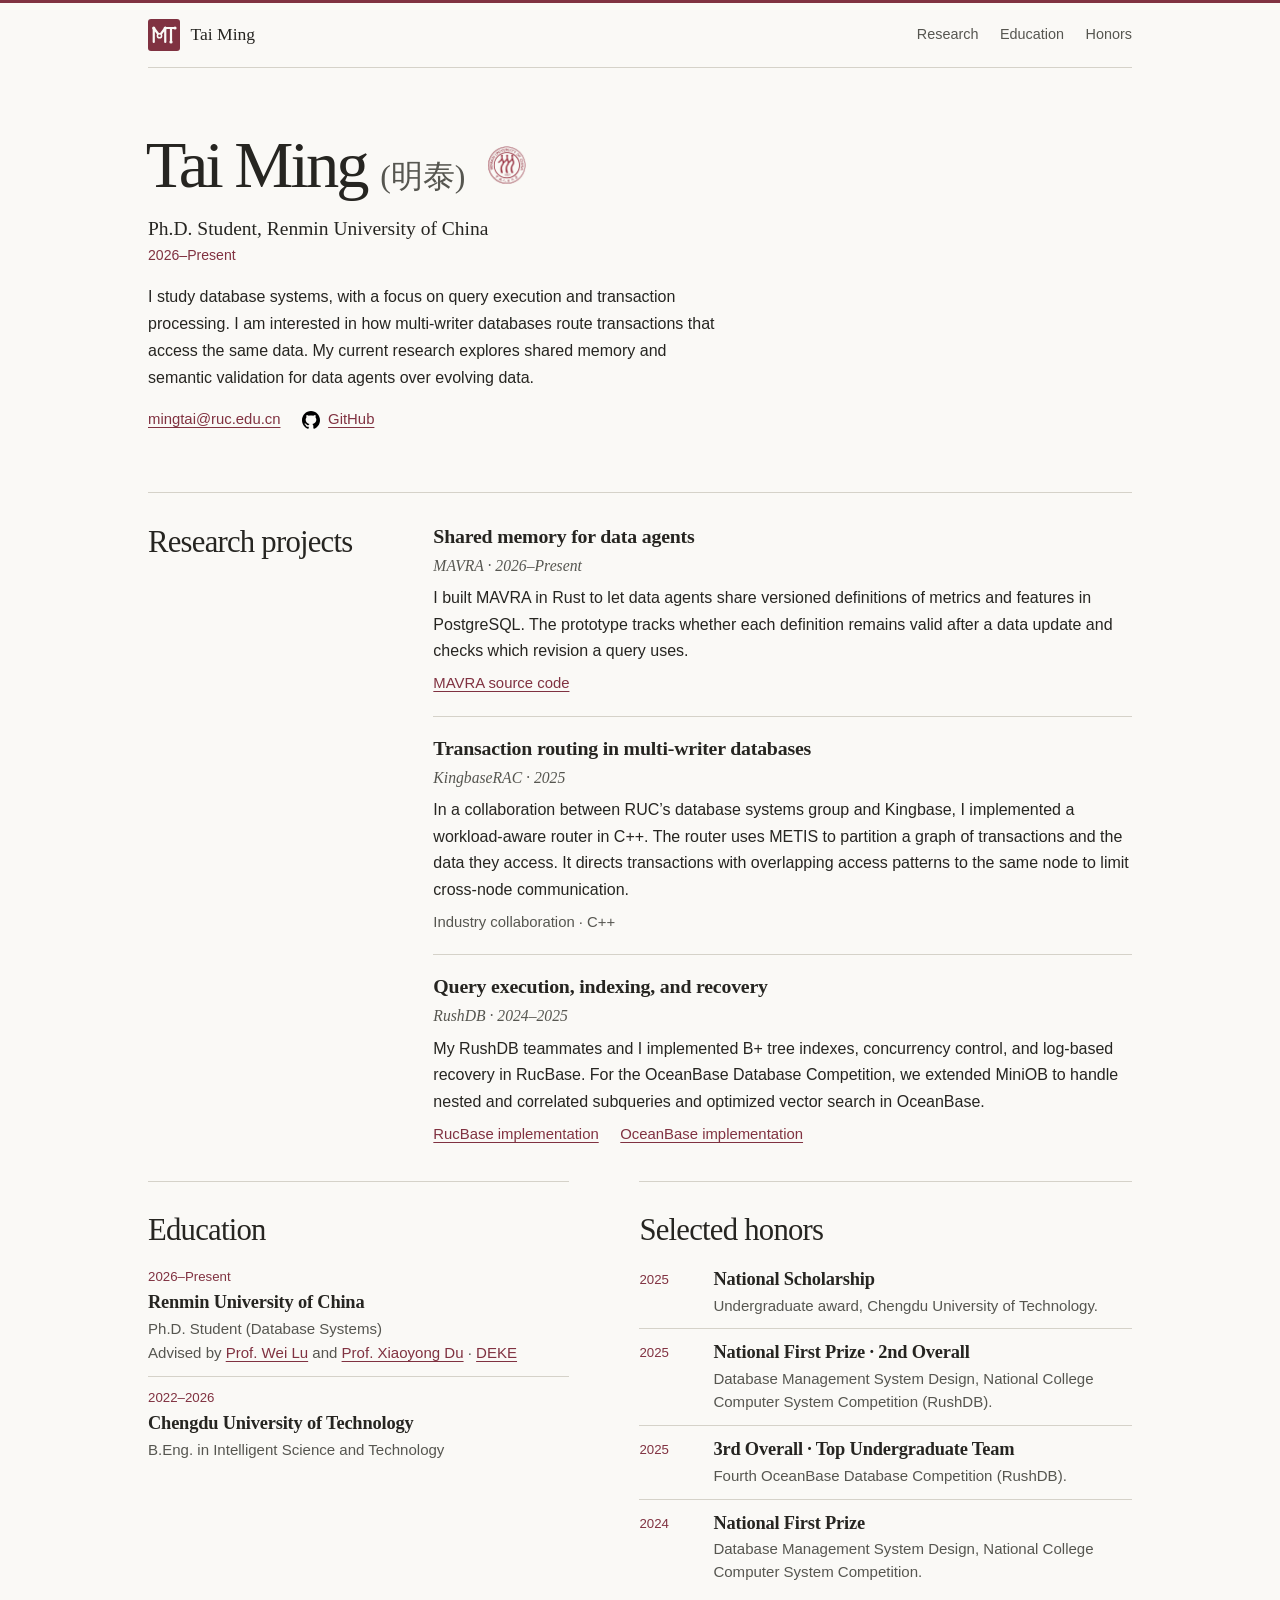
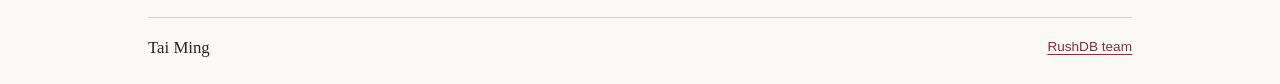
==== commit 08b62cda: "Redesign monogram SVG, update name to Tai Ming and advisors, and remove CV" ====
--- a/index.html
+++ b/index.html
@@ -3,12 +3,12 @@
 <head>
   <meta charset="utf-8">
   <meta name="viewport" content="width=device-width, initial-scale=1">
-  <title>Ming Tai (明泰) | Database Systems | Renmin University of China</title>
-  <meta name="description" content="Ming Tai is a Ph.D. student at Renmin University of China (2026–Present). His research interests include transaction processing, query execution, and database support for data agents.">
+  <title>Tai Ming (明泰) | Database Systems | Renmin University of China</title>
+  <meta name="description" content="Tai Ming is a Ph.D. student at Renmin University of China (2026–Present). His research interests include transaction processing, query execution, and database support for data agents.">
   <meta name="theme-color" content="#faf9f6">
   <meta property="og:type" content="profile">
-  <meta property="og:title" content="Ming Tai (明泰) | Database Systems | Renmin University of China">
-  <meta property="og:description" content="Ph.D. Student at Renmin University of China (2026–Present). Research projects, education, honors, and curriculum vitae.">
+  <meta property="og:title" content="Tai Ming (明泰) | Database Systems | Renmin University of China">
+  <meta property="og:description" content="Ph.D. Student at Renmin University of China (2026–Present). Research projects, education, and honors.">
   <meta property="og:url" content="https://mmmttt000045.github.io/">
   <link rel="canonical" href="https://mmmttt000045.github.io/">
   <link rel="icon" href="./assets/monogram.svg" type="image/svg+xml">
@@ -19,8 +19,8 @@
   <header class="masthead">
     <div class="shell">
       <div class="bar">
-        <a class="brand" href="./" aria-label="Ming Tai, home">
-          <span class="monogram" aria-hidden="true">mt</span><span class="brand-name">Ming Tai</span>
+        <a class="brand" href="./" aria-label="Tai Ming, home">
+          <img class="monogram" src="./assets/monogram.svg" width="32" height="32" alt=""><span class="brand-name">Tai Ming</span>
         </a>
         <nav class="navigation" aria-label="Main navigation">
           <a href="#projects">Research</a>
@@ -33,7 +33,7 @@
   <main id="main" class="shell">
     <section class="hero" aria-labelledby="name">
       <div class="profile-heading">
-        <h1 id="name">Ming Tai <span class="native-name" lang="zh-CN">(明泰)</span></h1>
+        <h1 id="name">Tai Ming <span class="native-name" lang="zh-CN">(明泰)</span></h1>
         <a class="university-link" href="https://en.ruc.edu.cn/">
           <img src="./assets/ruc-emblem.png" width="156" height="156" alt="Renmin University of China">
         </a>
@@ -43,7 +43,6 @@
       <p class="bio">I study database systems, with a focus on query execution and transaction processing. I am interested in how multi-writer databases route transactions that access the same data. My current research explores shared memory and semantic validation for data agents over evolving data.</p>
       <nav class="actions" aria-label="Profile resources">
         <a href="mailto:mingtai@ruc.edu.cn">mingtai@ruc.edu.cn</a>
-        <a href="./assets/Ming-Tai-CV.pdf" target="_blank" rel="noopener">Curriculum vitae <span class="file-type">(PDF)</span><span class="visually-hidden">, opens in a new tab</span></a>
         <a class="github-profile" href="https://github.com/mmmttt000045">
           <img src="./assets/github-invertocat.svg" width="98" height="96" alt=""><span>GitHub</span>
         </a>
@@ -85,7 +84,7 @@
             <span class="period">2026–Present</span>
             <h3>Renmin University of China</h3>
             <p>Ph.D. Student (Database Systems)</p>
-            <p>Advised by <a href="https://deke.ruc.edu.cn/kytd/zzry/96cb94af916145319b459be6c94acd2c.htm">Prof. Wei Lu</a> · <a href="https://deke.ruc.edu.cn/" title="Key Laboratory of Data Engineering and Knowledge Engineering (MOE)" aria-label="DEKE, Key Laboratory of Data Engineering and Knowledge Engineering (MOE)">DEKE</a></p>
+            <p>Advised by <a href="https://deke.ruc.edu.cn/kytd/zzry/96cb94af916145319b459be6c94acd2c.htm">Prof. Wei Lu</a> and <a href="https://info.ruc.edu.cn/jsky/szdw/ajxjgcx/jsjkxyjsx1/js2/7374b0a3f58045fc9543703ccea2eb9c.htm">Prof. Xiaoyong Du</a> · <a href="https://deke.ruc.edu.cn/" title="Key Laboratory of Data Engineering and Knowledge Engineering (MOE)" aria-label="DEKE, Key Laboratory of Data Engineering and Knowledge Engineering (MOE)">DEKE</a></p>
           </li>
           <li>
             <span class="period">2022–2026</span>
@@ -131,7 +130,7 @@
   </main>
   <div class="shell">
     <footer class="footer">
-      <span class="footer-name">Ming Tai</span>
+      <span class="footer-name">Tai Ming</span>
       <nav aria-label="Additional resources">
         <a href="https://rushdb-lab.github.io/">RushDB team</a>
       </nav>
--- a/assets/site.css
+++ b/assets/site.css
@@ -24,7 +24,7 @@
 .masthead { border-top: 3px solid var(--wine); }
 .bar { display: flex; align-items: center; justify-content: space-between; gap: 20px; padding-block: 16px; border-bottom: 1px solid var(--line); }
 .brand { display: inline-flex; align-items: center; gap: .65rem; color: var(--ink); text-decoration: none; }
-.monogram { display: grid; place-items: center; width: 32px; height: 32px; padding-right: 3px; color: white; background: var(--wine); font: italic 22px/1 var(--serif); letter-spacing: -2px; }
+.monogram { display: block; width: 32px; height: 32px; flex: none; }
 .brand-name { font: 1.1rem/1.1 var(--serif); }
 .navigation, .actions, .resource-links, .footer nav { display: flex; flex-wrap: wrap; align-items: baseline; gap: .45rem 1.35rem; }
 .actions, .footer nav { align-items: center; }
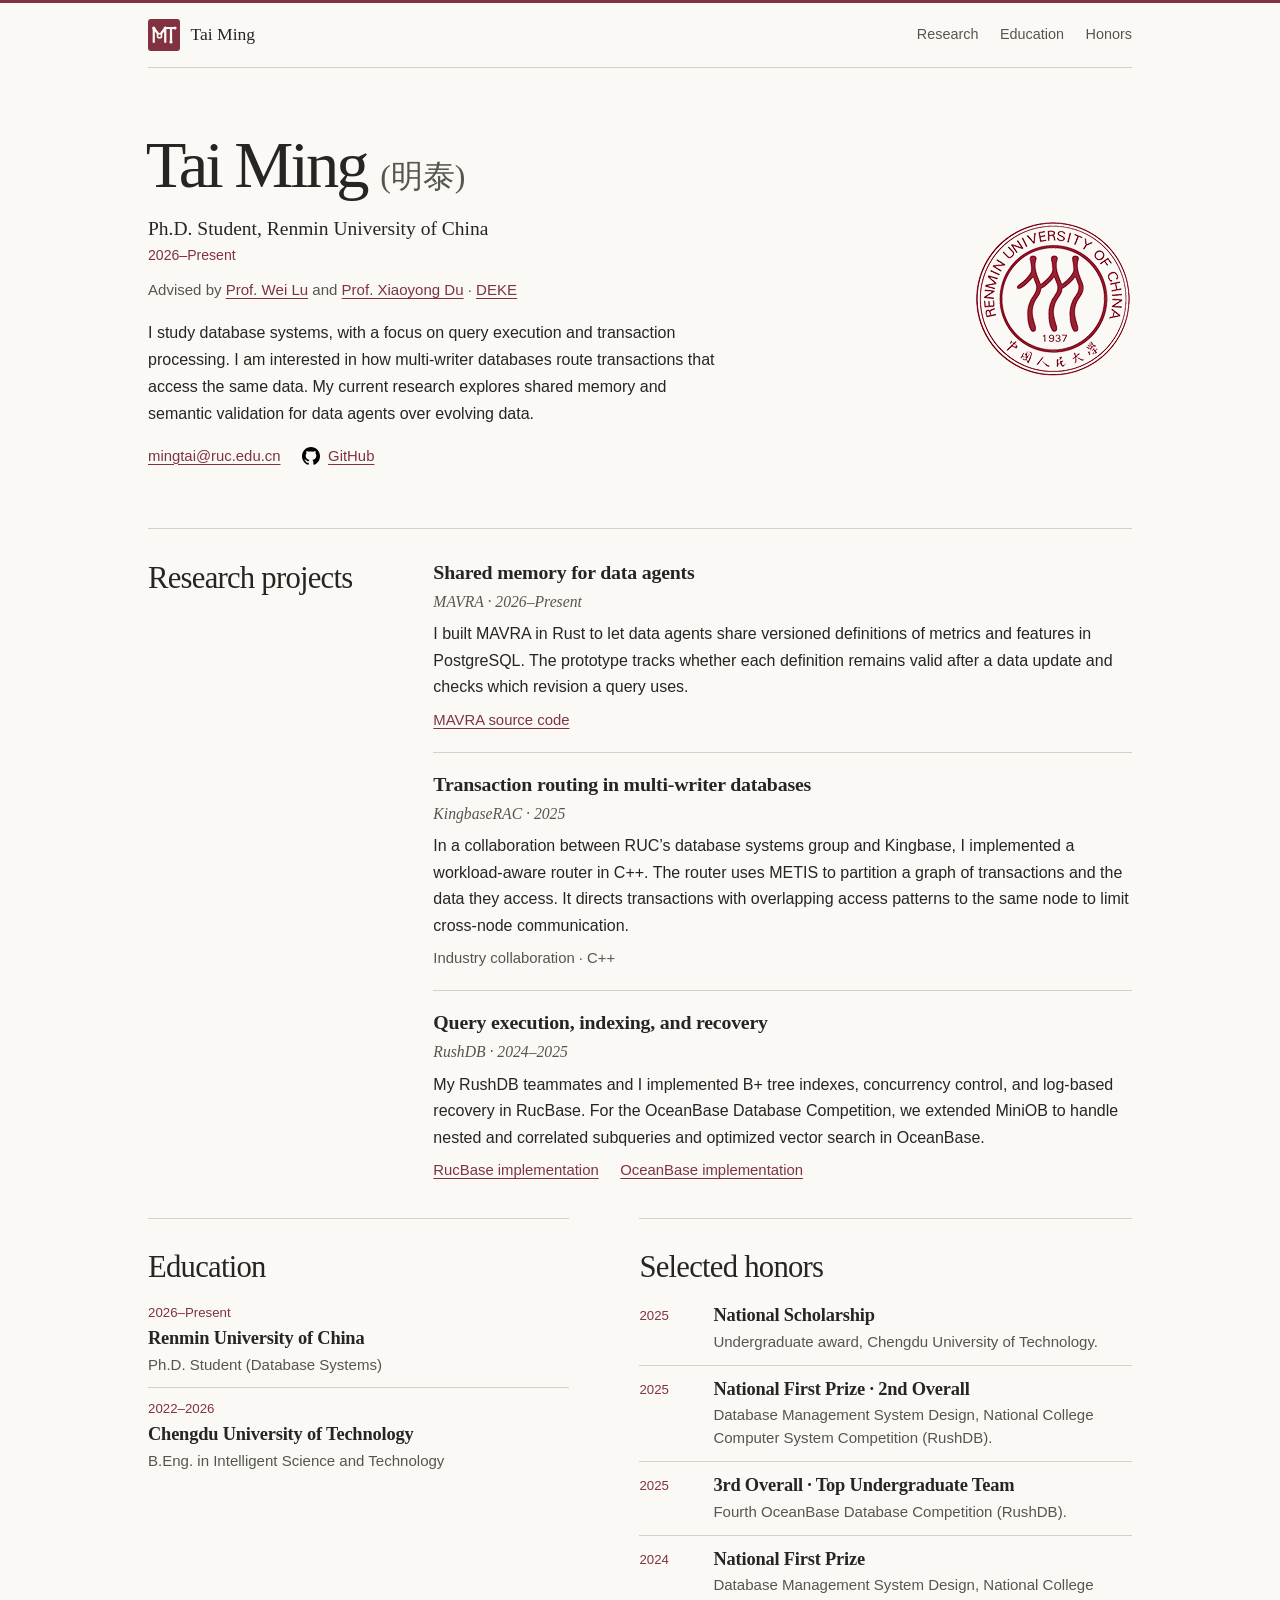
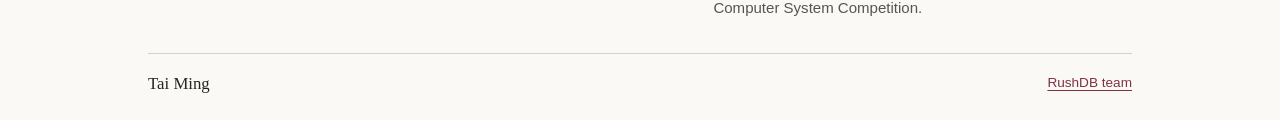
==== commit 0c7d51d0: "Move advisors into hero and place RUC emblem beside profile" ====
--- a/index.html
+++ b/index.html
@@ -34,12 +34,13 @@
     <section class="hero" aria-labelledby="name">
       <div class="profile-heading">
         <h1 id="name">Tai Ming <span class="native-name" lang="zh-CN">(明泰)</span></h1>
-        <a class="university-link" href="https://en.ruc.edu.cn/">
-          <img src="./assets/ruc-emblem.png" width="156" height="156" alt="Renmin University of China">
-        </a>
+        <p class="affiliation">Ph.D. Student, Renmin University of China</p>
+        <p class="profile-period">2026–Present</p>
       </div>
-      <p class="affiliation">Ph.D. Student, Renmin University of China</p>
-      <p class="profile-period">2026–Present</p>
+      <a class="university-link" href="https://en.ruc.edu.cn/">
+        <img src="./assets/ruc-emblem.png" width="156" height="156" alt="Renmin University of China">
+      </a>
+      <p class="mentorship">Advised by <a href="https://deke.ruc.edu.cn/kytd/zzry/96cb94af916145319b459be6c94acd2c.htm">Prof. Wei Lu</a> and <a href="https://info.ruc.edu.cn/jsky/szdw/ajxjgcx/jsjkxyjsx1/js2/7374b0a3f58045fc9543703ccea2eb9c.htm">Prof. Xiaoyong Du</a> · <a href="https://deke.ruc.edu.cn/" title="Key Laboratory of Data Engineering and Knowledge Engineering (MOE)" aria-label="DEKE, Key Laboratory of Data Engineering and Knowledge Engineering (MOE)">DEKE</a></p>
       <p class="bio">I study database systems, with a focus on query execution and transaction processing. I am interested in how multi-writer databases route transactions that access the same data. My current research explores shared memory and semantic validation for data agents over evolving data.</p>
       <nav class="actions" aria-label="Profile resources">
         <a href="mailto:mingtai@ruc.edu.cn">mingtai@ruc.edu.cn</a>
@@ -84,7 +85,6 @@
             <span class="period">2026–Present</span>
             <h3>Renmin University of China</h3>
             <p>Ph.D. Student (Database Systems)</p>
-            <p>Advised by <a href="https://deke.ruc.edu.cn/kytd/zzry/96cb94af916145319b459be6c94acd2c.htm">Prof. Wei Lu</a> and <a href="https://info.ruc.edu.cn/jsky/szdw/ajxjgcx/jsjkxyjsx1/js2/7374b0a3f58045fc9543703ccea2eb9c.htm">Prof. Xiaoyong Du</a> · <a href="https://deke.ruc.edu.cn/" title="Key Laboratory of Data Engineering and Knowledge Engineering (MOE)" aria-label="DEKE, Key Laboratory of Data Engineering and Knowledge Engineering (MOE)">DEKE</a></p>
           </li>
           <li>
             <span class="period">2022–2026</span>
--- a/assets/site.css
+++ b/assets/site.css
@@ -31,17 +31,18 @@
 .navigation a { color: var(--muted); font-size: .9rem; text-decoration: none; }
 .navigation a:hover { color: var(--wine); text-decoration: underline; }
 
-.hero { padding-block: clamp(38px, 4.8vw, 60px); }
-.profile-heading { display: flex; align-items: center; flex-wrap: wrap; gap: 12px clamp(14px, 1.8vw, 22px); }
+.hero { display: grid; grid-template-columns: minmax(0, 1fr) auto; column-gap: clamp(32px, 5vw, 64px); padding-block: clamp(38px, 4.8vw, 60px); }
+.profile-heading { grid-column: 1; }
 h1 { margin-left: -.035em; font-size: clamp(3.2rem, 5.2vw, 4.35rem); line-height: 1.12; font-weight: 500; letter-spacing: -.045em; }
 .native-name { display: inline-block; color: var(--muted); font: 400 .48em/1.2 "Noto Serif SC", "Songti SC", SimSun, serif; letter-spacing: 0; white-space: nowrap; }
-.university-link { display: block; flex: none; }
-.university-link img { display: block; width: clamp(30px, 3.4vw, 38px); height: auto; }
+.university-link { display: block; grid-column: 2; grid-row: 1 / 5; align-self: center; justify-self: end; }
+.university-link img { display: block; width: clamp(128px, 15vw, 156px); height: auto; }
 .affiliation { margin-top: 12px; font: 1.22rem/1.4 var(--serif); }
 .profile-period, .period { color: var(--wine); font-variant-numeric: tabular-nums; line-height: 1.5; }
 .profile-period { margin-top: 3px; font-size: .88rem; }
-.bio { margin-top: 18px; max-width: 65ch; line-height: 1.68; }
-.actions { margin-top: 16px; }
+.mentorship { grid-column: 1; margin-top: 12px; color: var(--muted); font-size: .94rem; line-height: 1.6; }
+.bio { grid-column: 1; margin-top: 18px; max-width: 65ch; line-height: 1.68; }
+.actions { grid-column: 1; margin-top: 16px; }
 .actions a, .resource-links a { font-size: .93rem; }
 .file-type { font-size: .85em; }
 .github-profile { display: inline-flex; align-items: center; gap: .5rem; }
@@ -69,7 +70,10 @@
 .footer a { font-size: .85rem; }
 @media (max-width: 680px) {
   .bar { padding-block: 13px; }
-  .hero { padding-block: 30px; }
+  .hero { column-gap: 18px; padding-block: 30px; }
+  .university-link { grid-row: 1; }
+  .university-link img { width: clamp(64px, 14vw, 88px); }
+  .mentorship, .bio, .actions { grid-column: 1 / -1; }
   h1 { font-size: clamp(2.55rem, 7.6vw, 3.5rem); }
   .affiliation { font-size: 1.05rem; }
   .project-section { display: block; padding-block: 24px 27px; }
